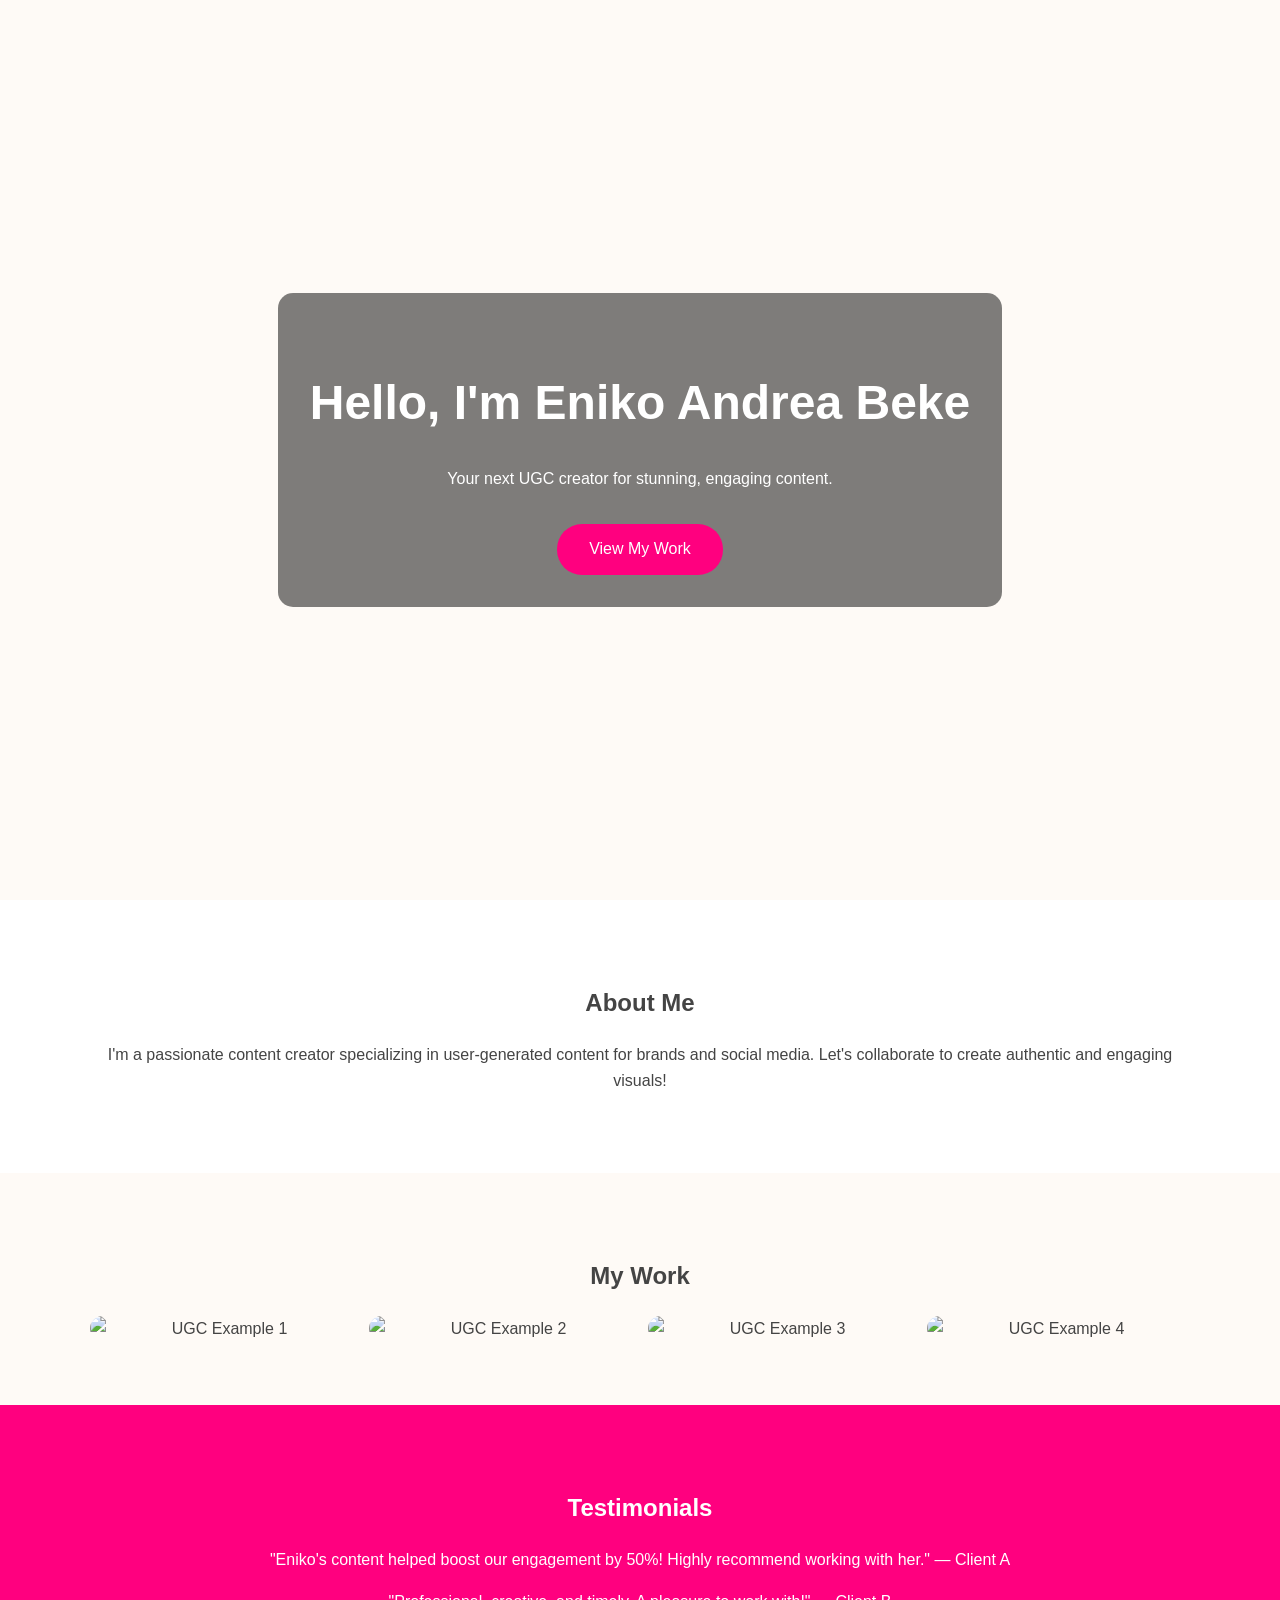
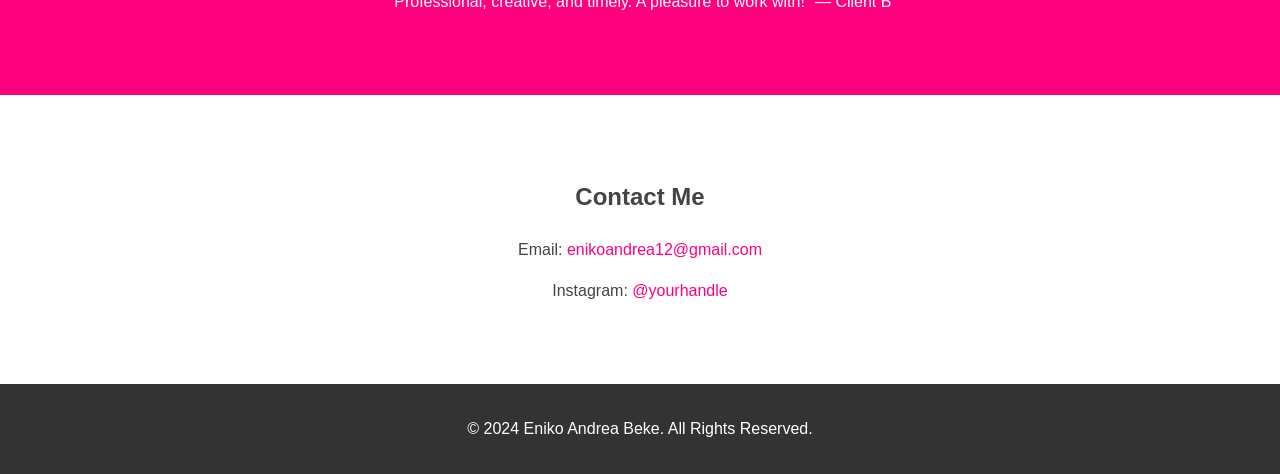
==== index.html @ dc944683 "folder change" ====
<!DOCTYPE html>
<html lang="en">
<head>
    <meta charset="UTF-8">
    <meta name="viewport" content="width=device-width, initial-scale=1.0">
    <title>Eniko Andrea Beke - UGC Portfolio</title>
    <link rel="stylesheet" href="styles.css">
    <link rel="stylesheet" href="https://cdnjs.cloudflare.com/ajax/libs/font-awesome/6.4.2/css/all.min.css">
</head>
<body>
<!-- Hero Section -->
<section class="hero">
    <div class="hero-content">
        <h1>Hello, I'm Eniko Andrea Beke</h1>
        <p>Your next UGC creator for stunning, engaging content.</p>
        <a href="#portfolio" class="btn">View My Work</a>
    </div>
</section>

<!-- About Me Section -->
<section id="about" class="about">
    <div class="container">
        <h2>About Me</h2>
        <p>
            I'm a passionate content creator specializing in user-generated content for brands and social media. Let's collaborate to create authentic and engaging visuals!
        </p>
    </div>
</section>

<!-- Portfolio Section -->
<section id="portfolio" class="portfolio">
    <div class="container">
        <h2>My Work</h2>
        <div class="gallery">
            <img src="work1.jpg" alt="UGC Example 1">
            <img src="work2.jpg" alt="UGC Example 2">
            <img src="work3.jpg" alt="UGC Example 3">
            <img src="work4.jpg" alt="UGC Example 4">
        </div>
    </div>
</section>

<!-- Testimonials Section -->
<section id="testimonials" class="testimonials">
    <div class="container">
        <h2>Testimonials</h2>
        <p>"Eniko's content helped boost our engagement by 50%! Highly recommend working with her." — Client A</p>
        <p>"Professional, creative, and timely. A pleasure to work with!" — Client B</p>
    </div>
</section>

<!-- Contact Section -->
<section id="contact" class="contact">
    <div class="container">
        <h2>Contact Me</h2>
        <p>Email: <a href="mailto:enikoandrea12@gmail.com">enikoandrea12@gmail.com</a></p>
        <p>Instagram: <a href="https://www.instagram.com/yourhandle" target="_blank">@yourhandle</a></p>
    </div>
</section>

<!-- Footer -->
<footer>
    <p>&copy; 2024 Eniko Andrea Beke. All Rights Reserved.</p>
</footer>

<script src="script.js"></script>
</body>
</html>
---- styles.css ----
/* General Styles */
body {
    margin: 0;
    font-family: 'Poppins', sans-serif;
    color: #444;
    background-color: #fefaf6;
    line-height: 1.6;
    scroll-behavior: smooth;
}

.container {
    width: 90%;
    max-width: 1100px;
    margin: 0 auto;
    text-align: center;
}

/* Hero Section */
.hero {
    background: url('hero-bg.jpg') no-repeat center center/cover;
    height: 100vh;
    display: flex;
    align-items: center;
    justify-content: center;
    color: #fff;
    text-align: center;
    position: relative;
}

.hero-content {
    background: rgba(0, 0, 0, 0.5);
    padding: 2em;
    border-radius: 15px;
}

.hero h1 {
    font-size: 3em;
    margin-bottom: 0.5em;
}

.hero .btn {
    display: inline-block;
    padding: 0.8em 2em;
    background: #ff007f;
    color: #fff;
    text-decoration: none;
    border-radius: 25px;
    margin-top: 1em;
    transition: background 0.3s;
}

.hero .btn:hover {
    background: #d4006e;
}

/* About Section */
.about {
    padding: 4em 0;
    background: #fff;
}

/* Portfolio Section */
.portfolio {
    padding: 4em 0;
}

.gallery {
    display: grid;
    grid-template-columns: repeat(auto-fit, minmax(200px, 1fr));
    gap: 1em;
}

.gallery img {
    width: 100%;
    border-radius: 15px;
    transition: transform 0.3s, box-shadow 0.3s;
}

.gallery img:hover {
    transform: scale(1.05);
    box-shadow: 0 10px 20px rgba(0, 0, 0, 0.2);
}

/* Testimonials */
.testimonials {
    padding: 4em 0;
    background: #ff007f;
    color: #fff;
}

/* Contact Section */
.contact {
    padding: 4em 0;
    background: #fff;
}

.contact a {
    color: #ff007f;
    text-decoration: none;
}

footer {
    background: #333;
    color: #fff;
    text-align: center;
    padding: 1em;
}
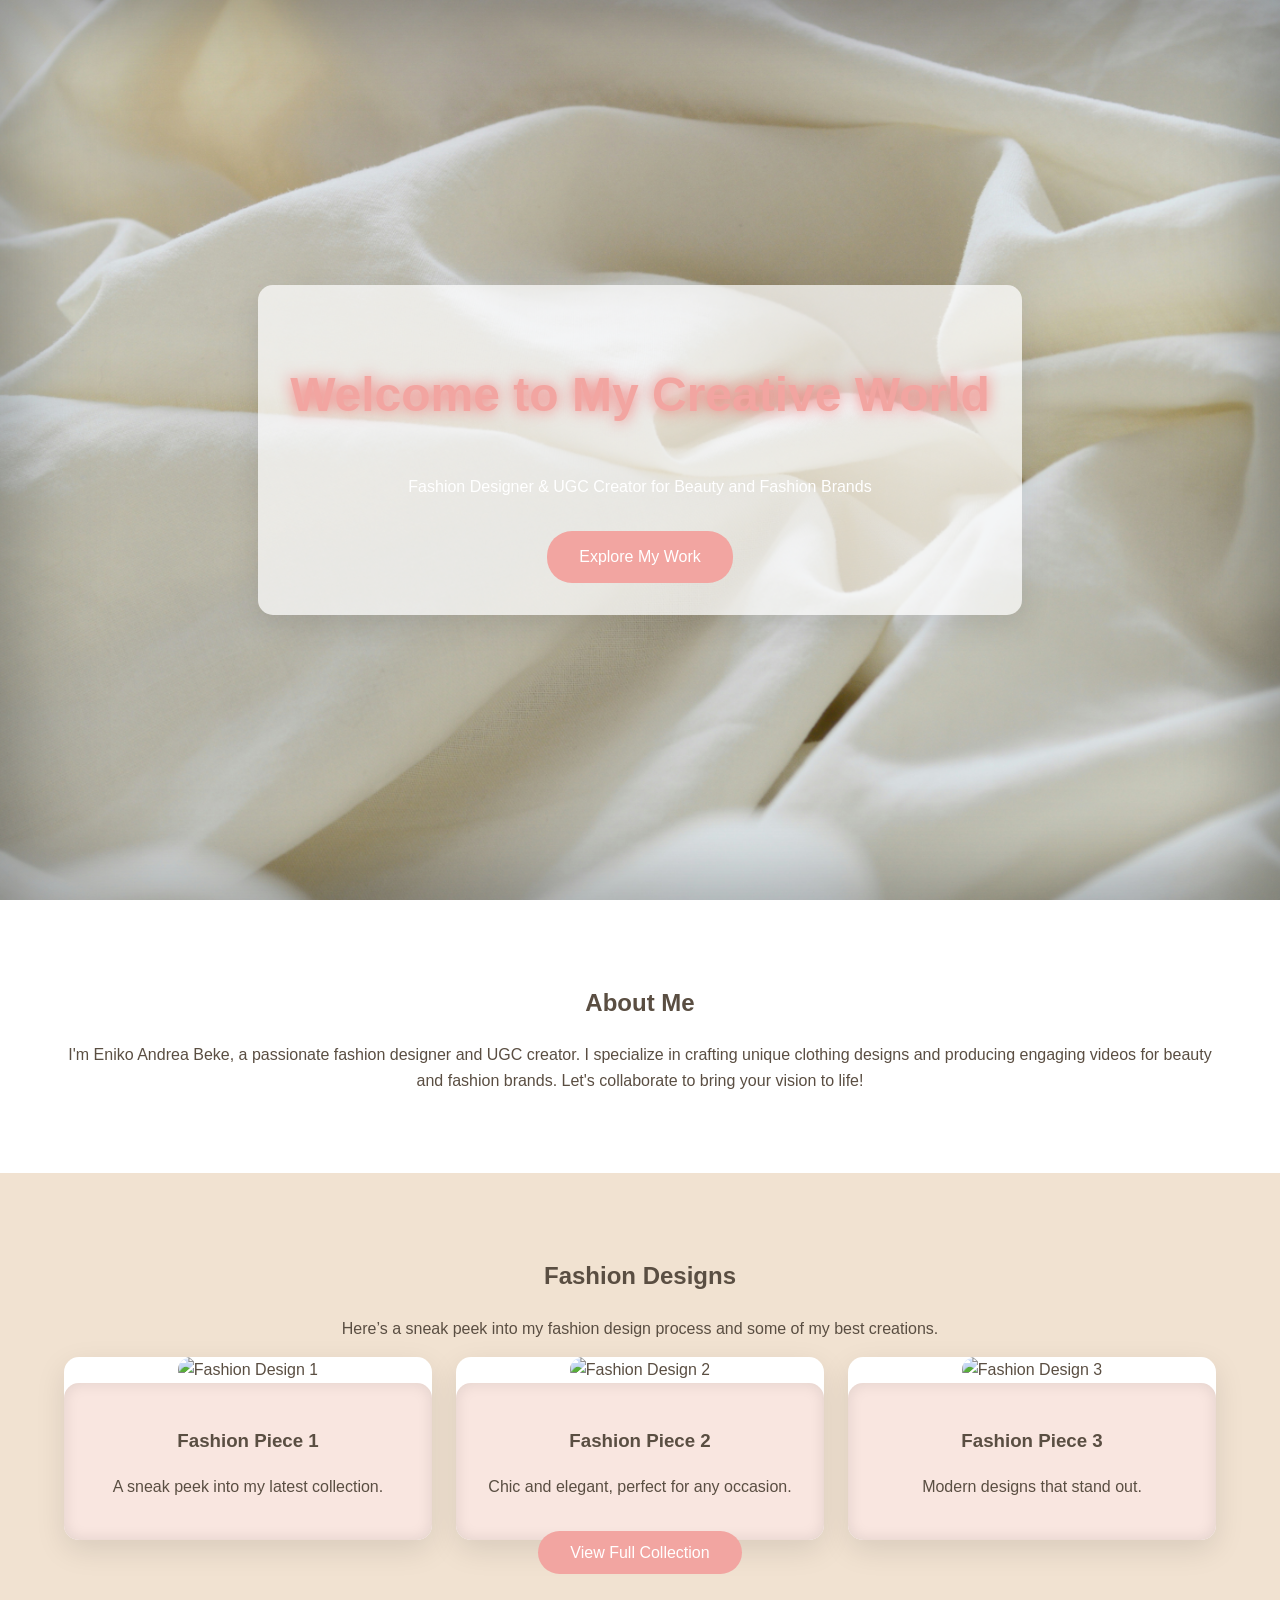
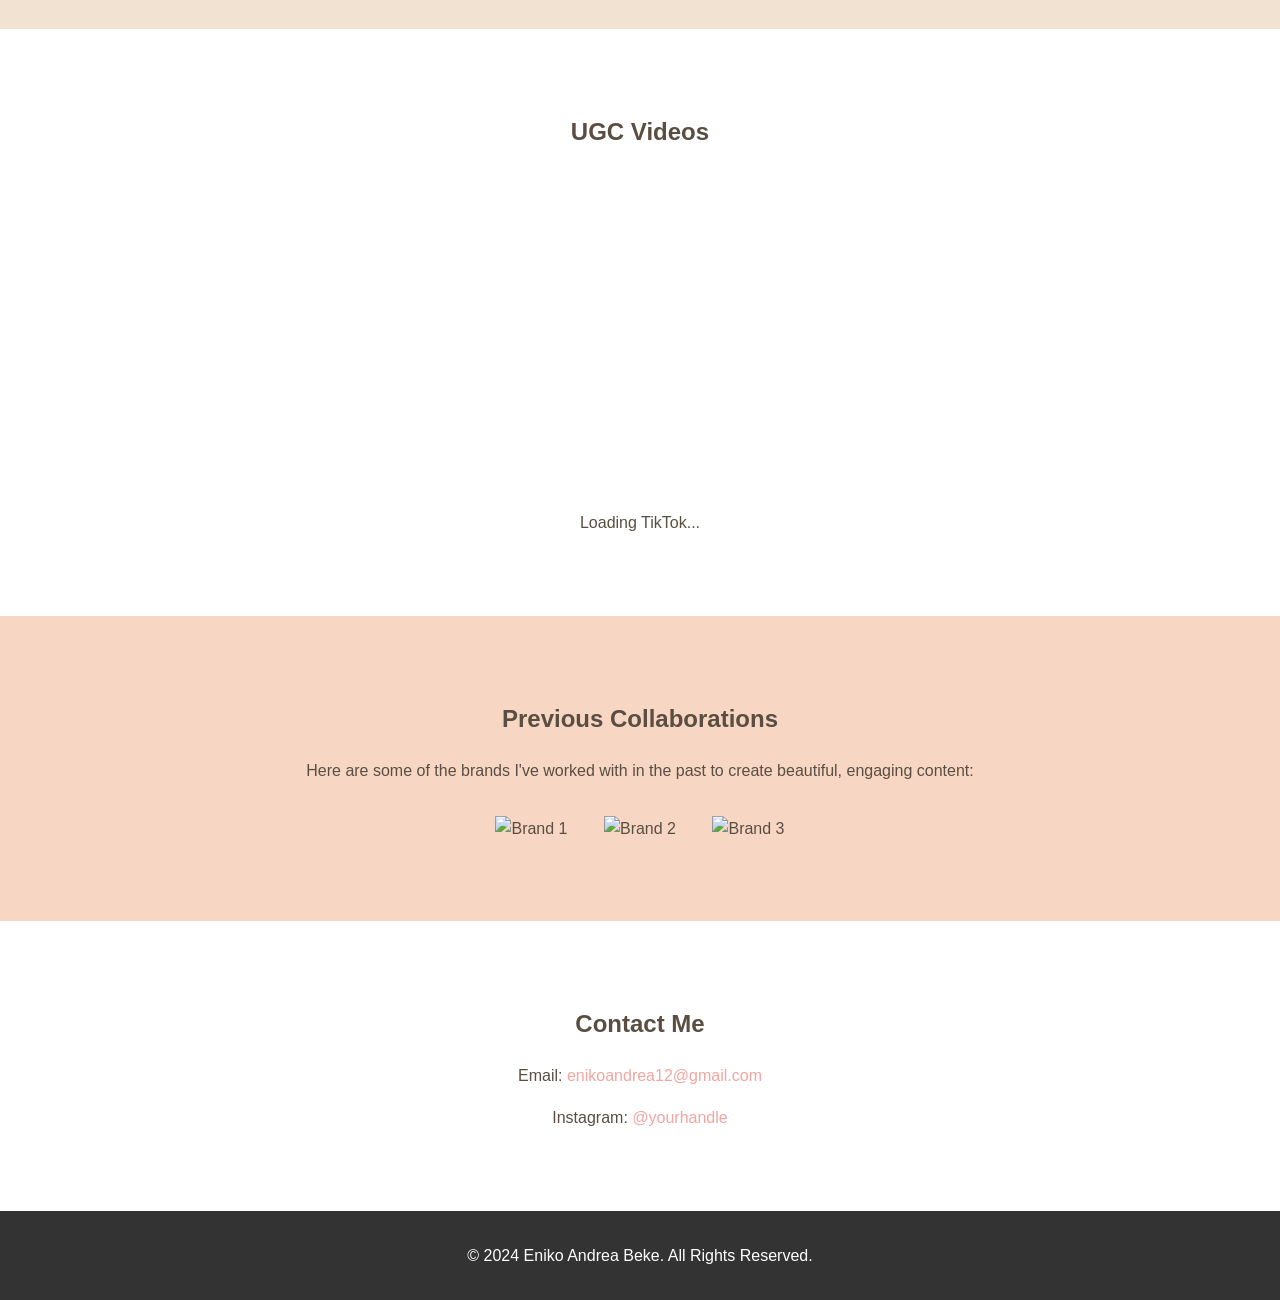
==== commit 0452ea6b: "changes" ====
--- a/index.html
+++ b/index.html
@@ -3,17 +3,17 @@
 <head>
     <meta charset="UTF-8">
     <meta name="viewport" content="width=device-width, initial-scale=1.0">
-    <title>Eniko Andrea Beke - UGC Portfolio</title>
+    <title>Eniko Andrea Beke - Fashion & UGC Portfolio</title>
     <link rel="stylesheet" href="styles.css">
     <link rel="stylesheet" href="https://cdnjs.cloudflare.com/ajax/libs/font-awesome/6.4.2/css/all.min.css">
 </head>
 <body>
-<!-- Hero Section -->
+<!-- Hero Section with Draped Satin Fabric Background -->
 <section class="hero">
     <div class="hero-content">
-        <h1>Hello, I'm Eniko Andrea Beke</h1>
-        <p>Your next UGC creator for stunning, engaging content.</p>
-        <a href="#portfolio" class="btn">View My Work</a>
+        <h1>Welcome to My Creative World</h1>
+        <p>Fashion Designer & UGC Creator for Beauty and Fashion Brands</p>
+        <a href="#about" class="btn">Explore My Work</a>
     </div>
 </section>
 
@@ -22,30 +22,74 @@
     <div class="container">
         <h2>About Me</h2>
         <p>
-            I'm a passionate content creator specializing in user-generated content for brands and social media. Let's collaborate to create authentic and engaging visuals!
+            I'm Eniko Andrea Beke, a passionate fashion designer and UGC creator. I specialize in crafting unique clothing designs and producing engaging videos for beauty and fashion brands. Let's collaborate to bring your vision to life!
         </p>
     </div>
 </section>
 
-<!-- Portfolio Section -->
-<section id="portfolio" class="portfolio">
+<!-- Fashion Design Sneak Peek Section -->
+<section id="fashion" class="fashion">
     <div class="container">
-        <h2>My Work</h2>
+        <h2>Fashion Designs</h2>
+        <p>Here’s a sneak peek into my fashion design process and some of my best creations.</p>
         <div class="gallery">
-            <img src="work1.jpg" alt="UGC Example 1">
-            <img src="work2.jpg" alt="UGC Example 2">
-            <img src="work3.jpg" alt="UGC Example 3">
-            <img src="work4.jpg" alt="UGC Example 4">
+            <div class="card">
+                <img src="fashion1.jpg" alt="Fashion Design 1">
+                <div class="card-content">
+                    <h3>Fashion Piece 1</h3>
+                    <p>A sneak peek into my latest collection.</p>
+                </div>
+            </div>
+            <div class="card">
+                <img src="fashion2.jpg" alt="Fashion Design 2">
+                <div class="card-content">
+                    <h3>Fashion Piece 2</h3>
+                    <p>Chic and elegant, perfect for any occasion.</p>
+                </div>
+            </div>
+            <div class="card">
+                <img src="fashion3.jpg" alt="Fashion Design 3">
+                <div class="card-content">
+                    <h3>Fashion Piece 3</h3>
+                    <p>Modern designs that stand out.</p>
+                </div>
+            </div>
+        </div>
+        <a href="fashion_page.html" class="btn">View Full Collection</a>
+    </div>
+</section>
+
+<!-- TikTok & YouTube Section -->
+<section id="videos" class="videos">
+    <div class="container">
+        <h2>UGC Videos</h2>
+        <div class="video-embeds">
+            <div class="video">
+                <!-- YouTube Video Embed -->
+                <iframe width="560" height="315" src="https://www.youtube.com/embed/VIDEO_ID" frameborder="0" allowfullscreen></iframe>
+            </div>
+
+            <div class="tiktok-video">
+                <!-- TikTok Embed -->
+                <blockquote class="tiktok-embed" cite="https://www.tiktok.com/@yourusername/video/VIDEO_ID" data-video-id="VIDEO_ID">
+                    <section>Loading TikTok...</section>
+                </blockquote>
+                <script async src="https://www.tiktok.com/embed.js"></script>
+            </div>
         </div>
     </div>
 </section>
 
-<!-- Testimonials Section -->
-<section id="testimonials" class="testimonials">
+<!-- Previous Collaborations Section -->
+<section id="collaborations" class="collaborations">
     <div class="container">
-        <h2>Testimonials</h2>
-        <p>"Eniko's content helped boost our engagement by 50%! Highly recommend working with her." — Client A</p>
-        <p>"Professional, creative, and timely. A pleasure to work with!" — Client B</p>
+        <h2>Previous Collaborations</h2>
+        <p>Here are some of the brands I've worked with in the past to create beautiful, engaging content:</p>
+        <div class="collab-logos">
+            <img src="brand1-logo.png" alt="Brand 1">
+            <img src="brand2-logo.png" alt="Brand 2">
+            <img src="brand3-logo.png" alt="Brand 3">
+        </div>
     </div>
 </section>
 
--- a/styles.css
+++ b/styles.css
@@ -2,22 +2,22 @@
 body {
     margin: 0;
     font-family: 'Poppins', sans-serif;
-    color: #444;
-    background-color: #fefaf6;
+    background-color: #fdf9f5; /* Soft creamy light brown */
+    color: #5a4e42; /* Muted brown for text */
     line-height: 1.6;
     scroll-behavior: smooth;
 }
 
 .container {
     width: 90%;
-    max-width: 1100px;
+    max-width: 1200px;
     margin: 0 auto;
     text-align: center;
 }
 
-/* Hero Section */
+/* Hero Section with Draped Satin Fabric Background */
 .hero {
-    background: url('hero-bg.jpg') no-repeat center center/cover;
+    background: url('background.jpg') no-repeat center center/cover;
     height: 100vh;
     display: flex;
     align-items: center;
@@ -25,32 +25,36 @@
     color: #fff;
     text-align: center;
     position: relative;
+    box-shadow: inset 0 0 100px rgba(0, 0, 0, 0.4);
 }
 
 .hero-content {
-    background: rgba(0, 0, 0, 0.5);
+    background: rgba(255, 255, 255, 0.7);
     padding: 2em;
     border-radius: 15px;
+    box-shadow: 0px 10px 30px rgba(0, 0, 0, 0.1);
 }
 
 .hero h1 {
     font-size: 3em;
-    margin-bottom: 0.5em;
+    color: #f2a5a1;
+    text-shadow: 0 0 15px rgba(255, 0, 0, 0.5);
 }
 
 .hero .btn {
     display: inline-block;
     padding: 0.8em 2em;
-    background: #ff007f;
+    background: #f2a5a1;
     color: #fff;
     text-decoration: none;
     border-radius: 25px;
     margin-top: 1em;
-    transition: background 0.3s;
+    transition: background 0.3s, transform 0.3s;
 }
 
 .hero .btn:hover {
-    background: #d4006e;
+    background: #d18580;
+    transform: translateY(-5px);
 }
 
 /* About Section */
@@ -59,33 +63,76 @@
     background: #fff;
 }
 
-/* Portfolio Section */
-.portfolio {
+/* Fashion Section */
+.fashion {
     padding: 4em 0;
+    background: #f1e2d1; /* Soft pastel beige */
 }
 
 .gallery {
     display: grid;
-    grid-template-columns: repeat(auto-fit, minmax(200px, 1fr));
-    gap: 1em;
+    grid-template-columns: repeat(auto-fit, minmax(250px, 1fr));
+    gap: 1.5em;
 }
 
-.gallery img {
-    width: 100%;
+.card {
+    background: #fff;
     border-radius: 15px;
+    box-shadow: 0px 10px 30px rgba(0, 0, 0, 0.1);
     transition: transform 0.3s, box-shadow 0.3s;
 }
 
-.gallery img:hover {
-    transform: scale(1.05);
-    box-shadow: 0 10px 20px rgba(0, 0, 0, 0.2);
+.card img {
+    width: 100%;
+    border-radius: 15px;
 }
 
-/* Testimonials */
-.testimonials {
+.card-content {
+    padding: 1.5em;
+    background: #f9e6e0;
+    border-radius: 15px;
+    box-shadow: inset 0 0 15px rgba(0, 0, 0, 0.1);
+}
+
+.card:hover {
+    transform: translateY(-10px);
+    box-shadow: 0px 10px 40px rgba(0, 0, 0, 0.2);
+}
+
+.fashion .btn {
+    background: #f2a5a1;
+    color: #fff;
+    text-decoration: none;
+    border-radius: 25px;
+    padding: 0.8em 2em;
+    transition: background 0.3s, transform 0.3s;
+}
+
+.fashion .btn:hover {
+    background: #d18580;
+    transform: translateY(-5px);
+}
+
+/* Videos Section */
+.videos {
     padding: 4em 0;
-    background: #ff007f;
-    color: #fff;
+    background: #fff;
+}
+
+/* Collaborations Section */
+.collaborations {
+    padding: 4em 0;
+    background: #f7d7c4; /* Soft light beige */
+}
+
+.collab-logos img {
+    margin: 1em;
+    max-width: 150px;
+    transition: transform 0.3s;
+}
+
+.collab-logos img:hover {
+    transform: scale(1.1);
 }
 
 /* Contact Section */
@@ -95,8 +142,13 @@
 }
 
 .contact a {
-    color: #ff007f;
+    color: #f2a5a1;
     text-decoration: none;
+    transition: color 0.3s;
+}
+
+.contact a:hover {
+    color: #d18580;
 }
 
 footer {
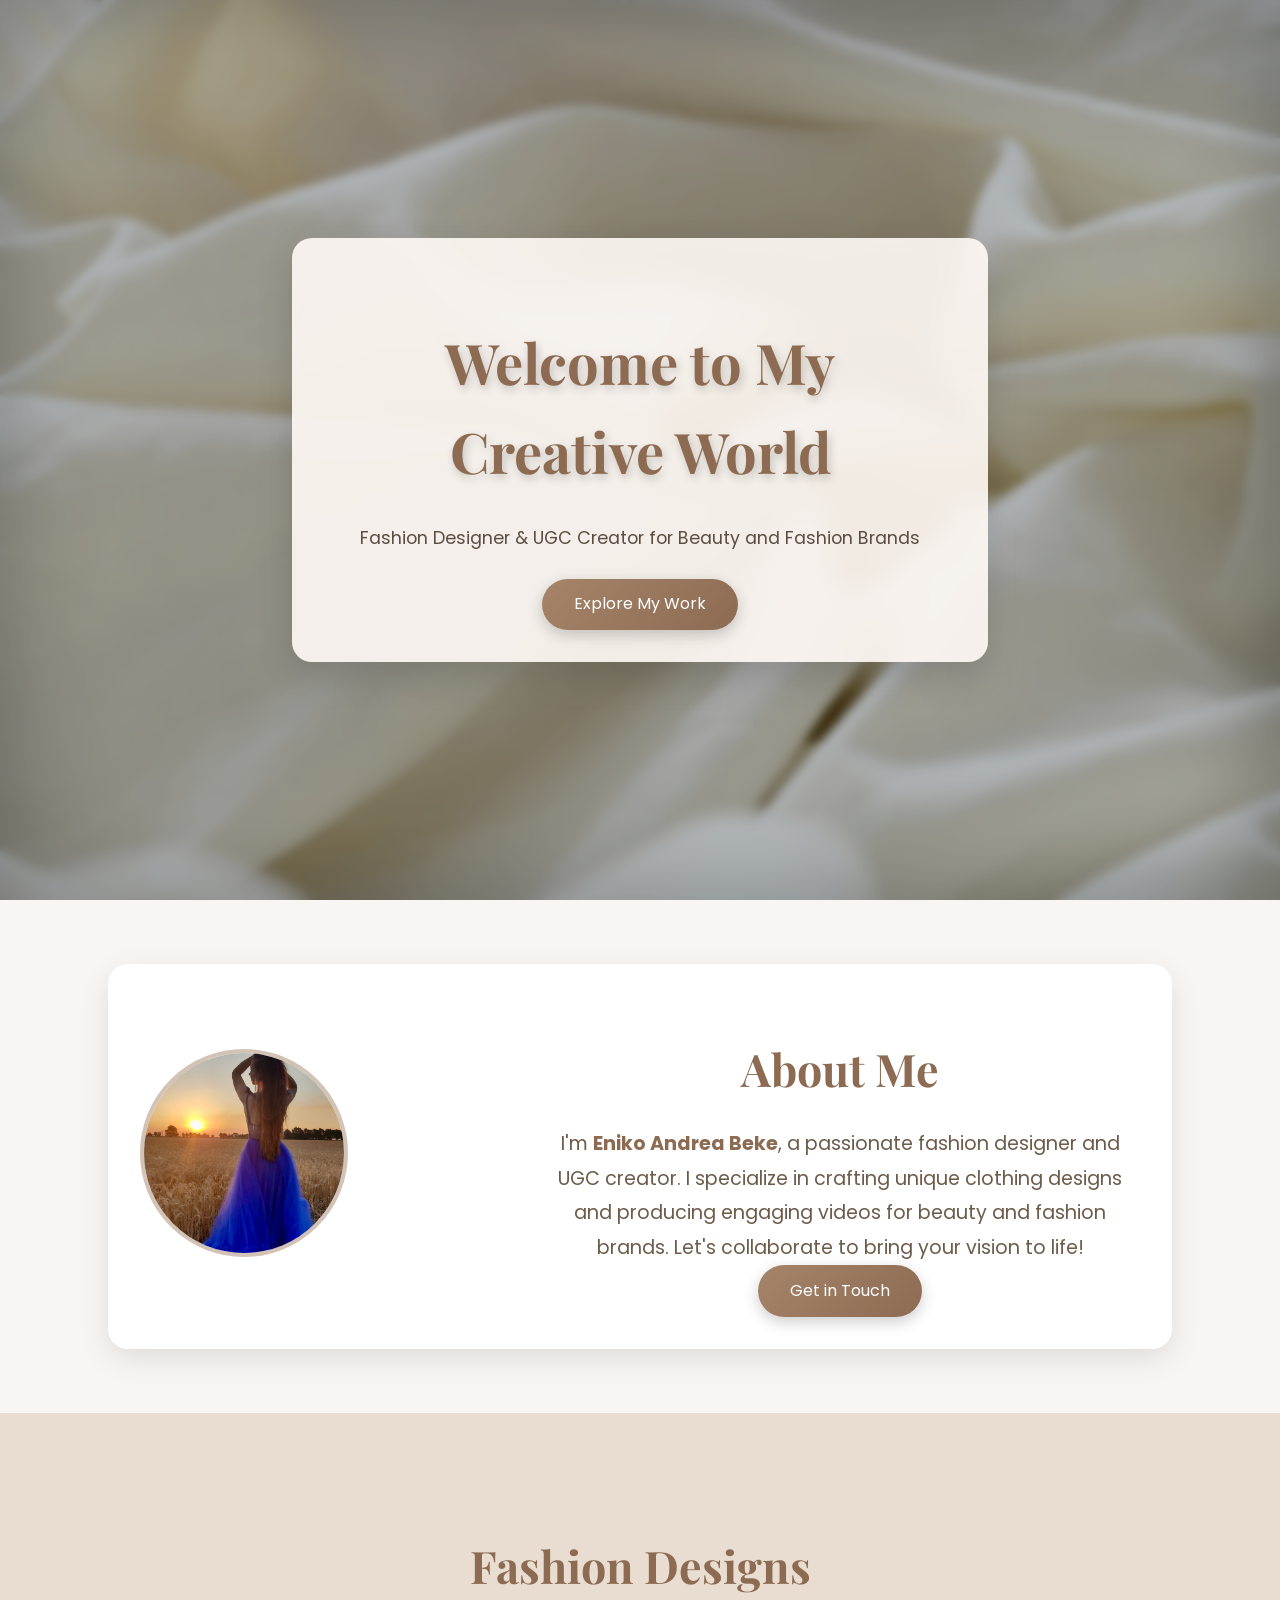
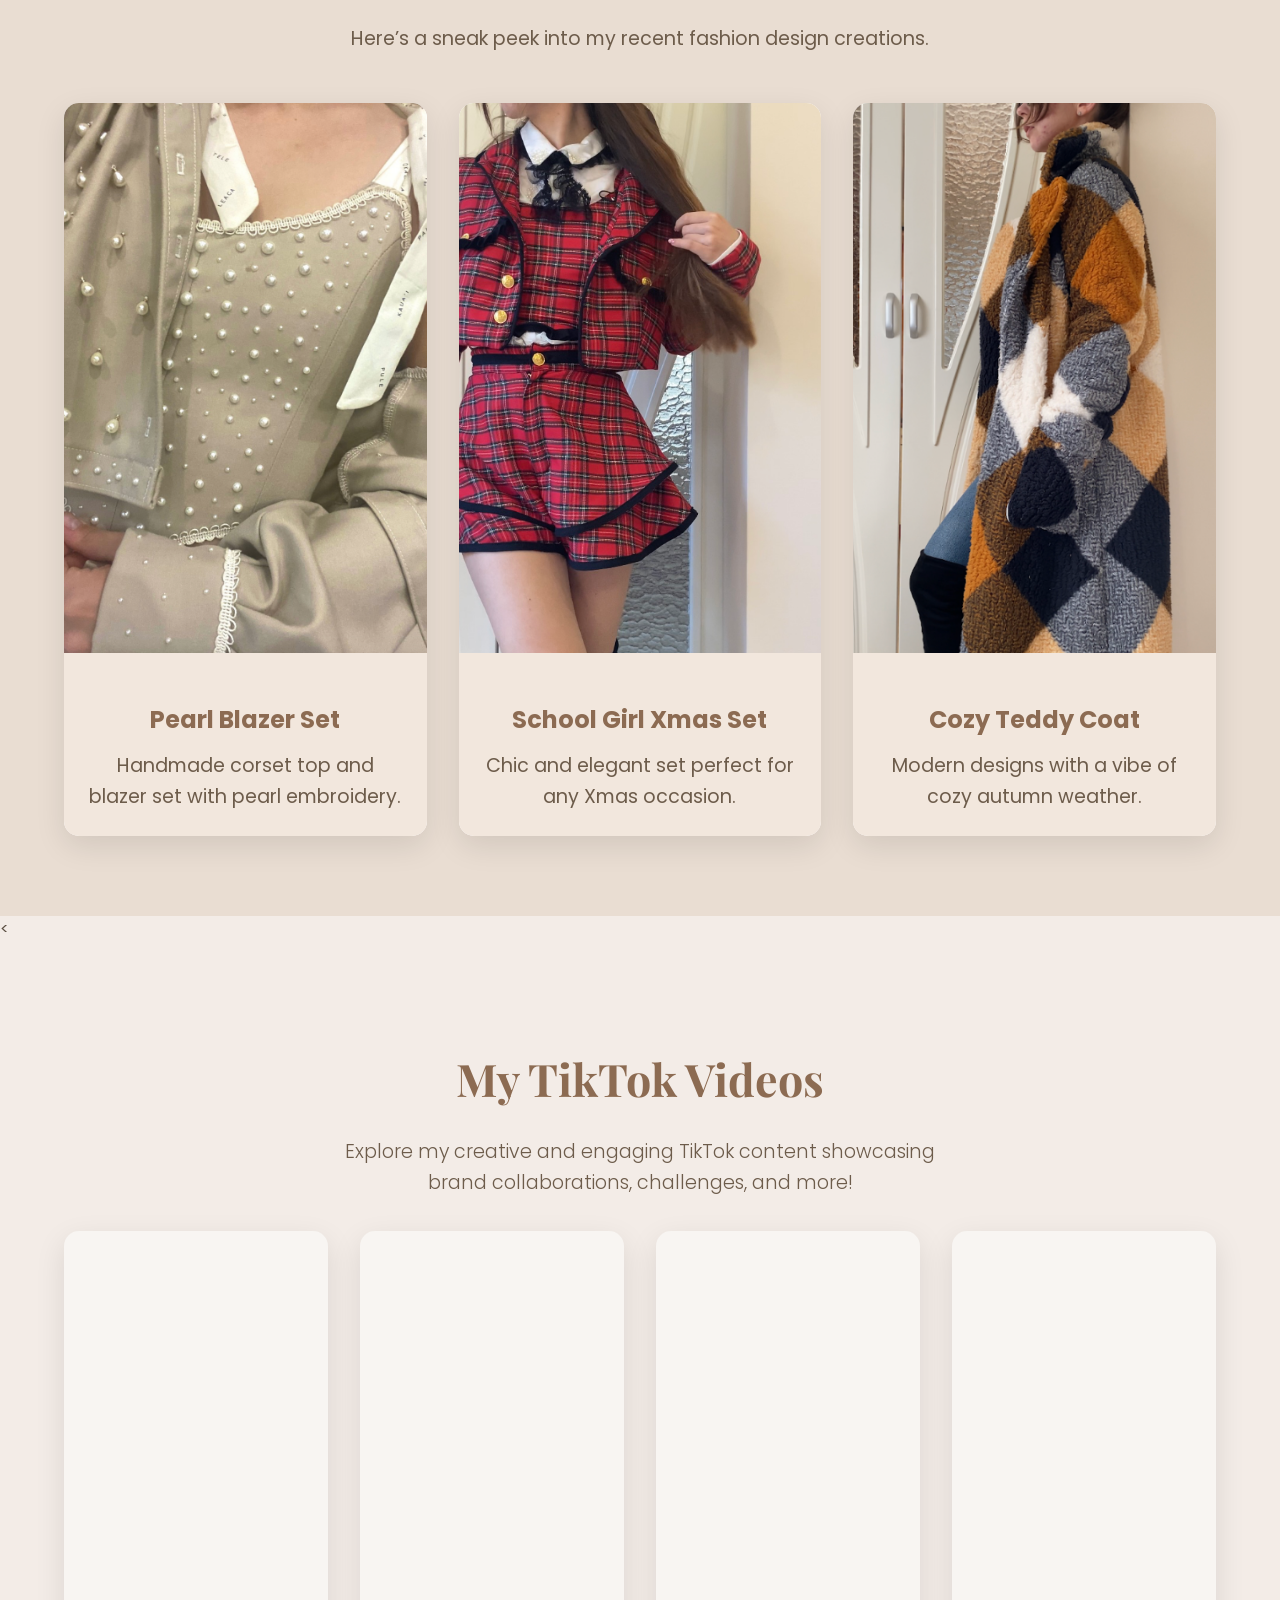
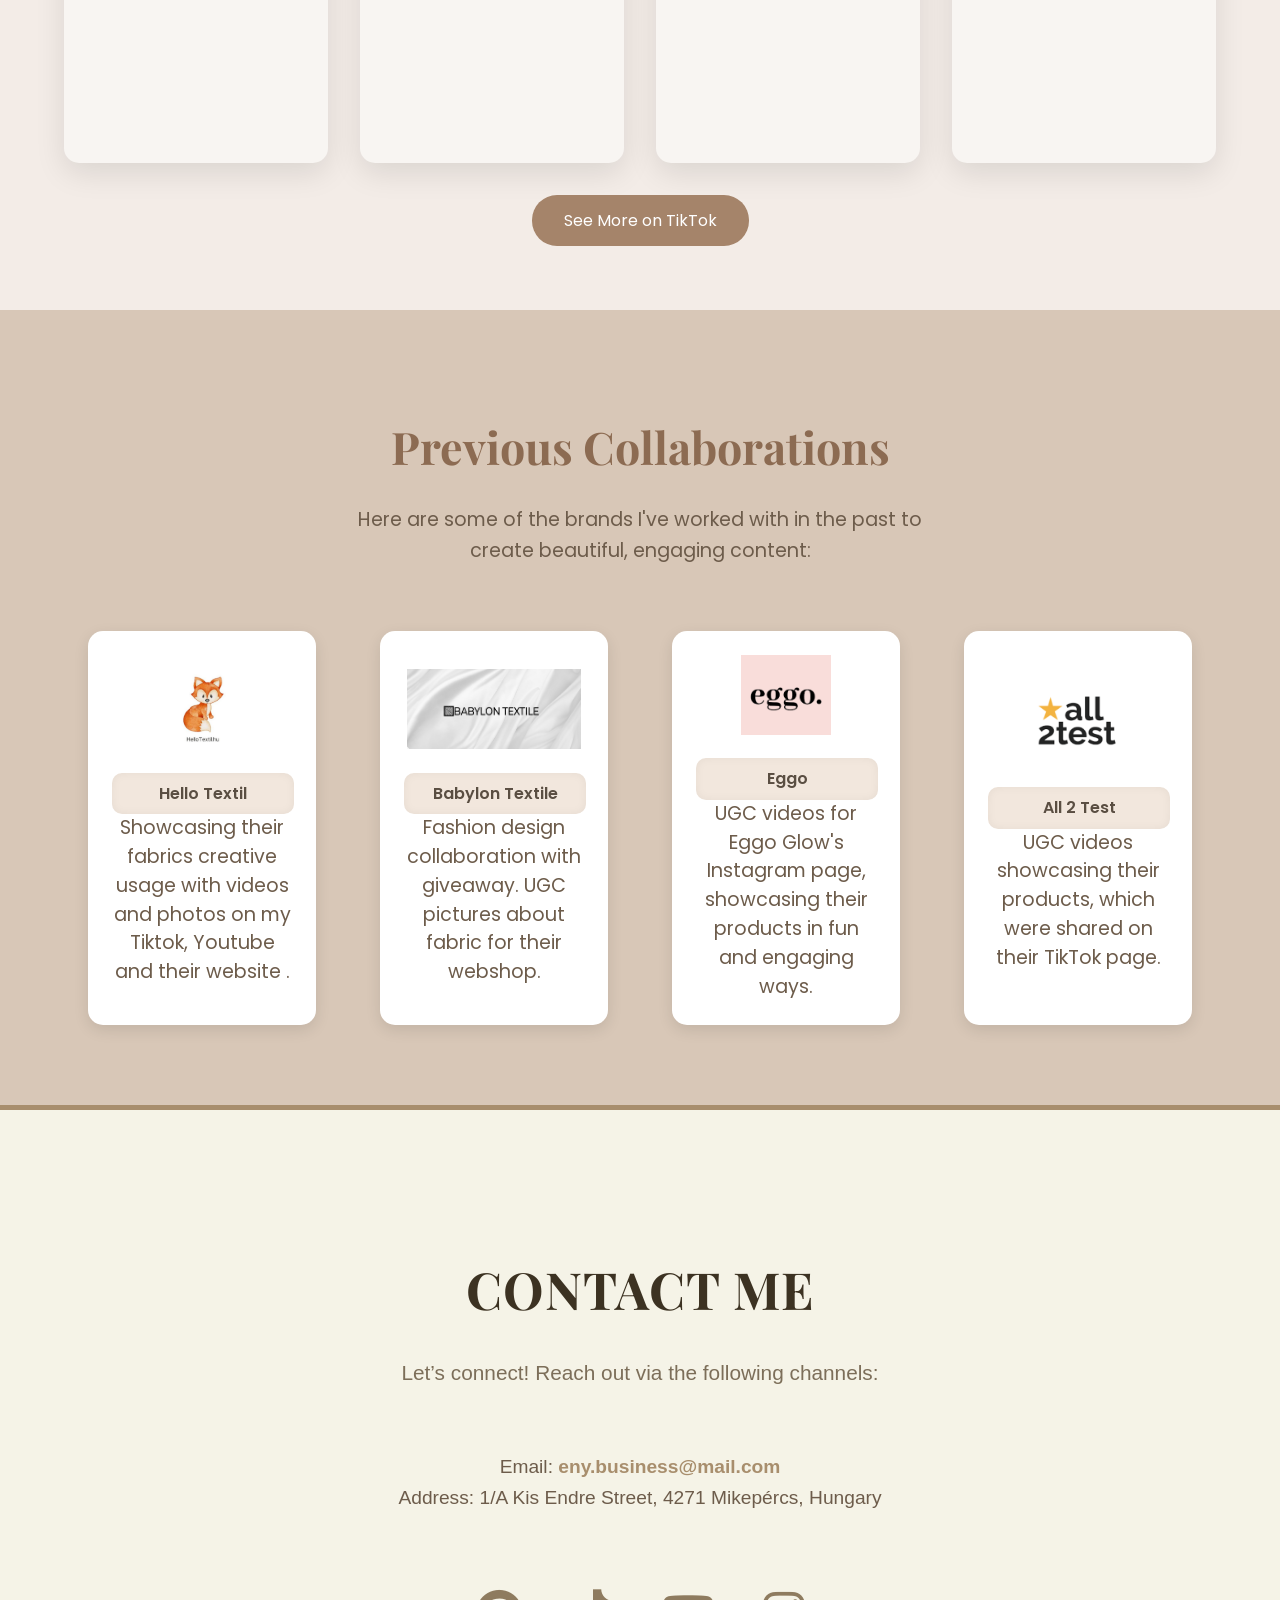
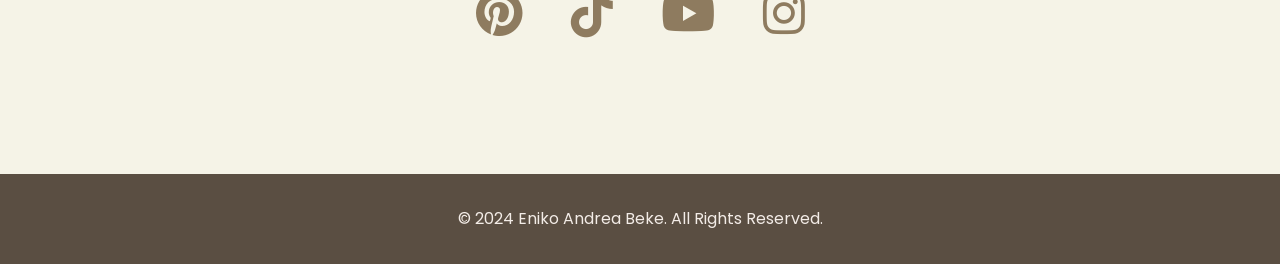
==== commit ef97ebb9: "changes 1.0" ====
--- a/index.html
+++ b/index.html
@@ -6,9 +6,10 @@
     <title>Eniko Andrea Beke - Fashion & UGC Portfolio</title>
     <link rel="stylesheet" href="styles.css">
     <link rel="stylesheet" href="https://cdnjs.cloudflare.com/ajax/libs/font-awesome/6.4.2/css/all.min.css">
+    <link href="https://fonts.googleapis.com/css2?family=Playfair+Display:wght@600&family=Poppins:wght@300;400;500&display=swap" rel="stylesheet">
 </head>
 <body>
-<!-- Hero Section with Draped Satin Fabric Background -->
+<!-- Hero Section -->
 <section class="hero">
     <div class="hero-content">
         <h1>Welcome to My Creative World</h1>
@@ -19,76 +20,146 @@
 
 <!-- About Me Section -->
 <section id="about" class="about">
-    <div class="container">
-        <h2>About Me</h2>
-        <p>
-            I'm Eniko Andrea Beke, a passionate fashion designer and UGC creator. I specialize in crafting unique clothing designs and producing engaging videos for beauty and fashion brands. Let's collaborate to bring your vision to life!
-        </p>
-    </div>
-</section>
-
-<!-- Fashion Design Sneak Peek Section -->
+    <div class="container about-content">
+        <div class="about-image">
+            <img src="profile.jpg" alt="Eniko Andrea Beke">
+        </div>
+        <div class="about-text">
+            <h2>About Me</h2>
+            <p>
+                I'm <strong>Eniko Andrea Beke</strong>, a passionate fashion designer and UGC creator. I specialize in crafting unique clothing designs and producing engaging videos for beauty and fashion brands. Let's collaborate to bring your vision to life!
+            </p>
+            <a href="#contact" class="btn">Get in Touch</a>
+        </div>
+    </div>
+</section>
+
+<!-- Fashion Designs Section -->
 <section id="fashion" class="fashion">
     <div class="container">
-        <h2>Fashion Designs</h2>
-        <p>Here’s a sneak peek into my fashion design process and some of my best creations.</p>
+        <div class="section-header">
+            <h2>Fashion Designs</h2>
+            <p>Here’s a sneak peek into my recent fashion design creations.</p>
+        </div>
+
         <div class="gallery">
             <div class="card">
-                <img src="fashion1.jpg" alt="Fashion Design 1">
+                <div class="card-image">
+                    <img src="fashion1.png" alt="Fashion Design 1">
+                </div>
                 <div class="card-content">
-                    <h3>Fashion Piece 1</h3>
-                    <p>A sneak peek into my latest collection.</p>
-                </div>
-            </div>
+                    <h3>Pearl Blazer Set</h3>
+                    <p>Handmade corset top and blazer set with pearl embroidery.</p>
+                </div>
+            </div>
+
             <div class="card">
-                <img src="fashion2.jpg" alt="Fashion Design 2">
+                <div class="card-image">
+                    <img src="fashion2.png" alt="Fashion Design 2">
+                </div>
                 <div class="card-content">
-                    <h3>Fashion Piece 2</h3>
-                    <p>Chic and elegant, perfect for any occasion.</p>
-                </div>
-            </div>
+                    <h3>School Girl Xmas Set</h3>
+                    <p>Chic and elegant set perfect for any Xmas occasion.</p>
+                </div>
+            </div>
+
             <div class="card">
-                <img src="fashion3.jpg" alt="Fashion Design 3">
+                <div class="card-image">
+                    <img src="fashion3.png" alt="Fashion Design 3">
+                </div>
                 <div class="card-content">
-                    <h3>Fashion Piece 3</h3>
-                    <p>Modern designs that stand out.</p>
-                </div>
-            </div>
-        </div>
-        <a href="fashion_page.html" class="btn">View Full Collection</a>
-    </div>
-</section>
-
-<!-- TikTok & YouTube Section -->
-<section id="videos" class="videos">
-    <div class="container">
-        <h2>UGC Videos</h2>
+                    <h3>Cozy Teddy Coat</h3>
+                    <p>Modern designs with a vibe of cozy autumn weather.</p>
+                </div>
+            </div>
+        </div>
+
+     <!---   <div class="btn-container">
+            <a href="fashion_page.html" class="btn">View Full Collection</a>
+        </div> -->
+    </div>
+</section>
+
+<!-- UGC Videos Section -->
+<<section id="videos" class="videos">
+    <div class="container">
+        <h2>My TikTok Videos</h2>
+        <p class="videos-description">Explore my creative and engaging TikTok content showcasing brand collaborations, challenges, and more!</p>
         <div class="video-embeds">
-            <div class="video">
-                <!-- YouTube Video Embed -->
-                <iframe width="560" height="315" src="https://www.youtube.com/embed/VIDEO_ID" frameborder="0" allowfullscreen></iframe>
-            </div>
-
-            <div class="tiktok-video">
-                <!-- TikTok Embed -->
-                <blockquote class="tiktok-embed" cite="https://www.tiktok.com/@yourusername/video/VIDEO_ID" data-video-id="VIDEO_ID">
-                    <section>Loading TikTok...</section>
-                </blockquote>
-                <script async src="https://www.tiktok.com/embed.js"></script>
-            </div>
-        </div>
-    </div>
-</section>
-
-<!-- Previous Collaborations Section -->
+            <div class="tiktok-video" data-video-id="7449005623242427670">
+                <section>Loading TikTok...</section>
+                <p class="video-description">Check out the latest fashion tips!</p>
+            </div>
+            <div class="tiktok-video" data-video-id="7323162608138210592">
+                <section>Loading TikTok...</section>
+                <p class="video-description">Unboxing new products from my favorite brands!</p>
+            </div>
+            <div class="tiktok-video" data-video-id="7358049642254322976">
+                <section>Loading TikTok...</section>
+                <p class="video-description">A fun behind-the-scenes look at my creative process.</p>
+            </div>
+            <div class="tiktok-video" data-video-id="7434129613506284822">
+                <section>Loading TikTok...</section>
+                <p class="video-description">Engaging with followers through exciting challenges!</p>
+            </div>
+        </div>
+        <a href="https://www.tiktok.com/@eny13._" target="_blank" class="btn-more">See More on TikTok</a>
+    </div>
+</section>
+
+<!-- Collaborations Section -->
 <section id="collaborations" class="collaborations">
     <div class="container">
-        <h2>Previous Collaborations</h2>
-        <p>Here are some of the brands I've worked with in the past to create beautiful, engaging content:</p>
+        <div class="section-header">
+            <h2>Previous Collaborations</h2>
+            <p>Here are some of the brands I've worked with in the past to create beautiful, engaging content:</p>
+        </div>
+
         <div class="collab-logos">
-            <img src="brand1-logo.png" alt="Brand 1">
-            <img src="brand2-logo.png" alt="Brand 2">
-            <img src="brand3-logo.png" alt="Brand 3">
+            <div class="logo-card">
+                <a href="https://www.hellotextil.hu" target="_blank" class="logo-link">
+                    <div class="logo-image">
+                        <img src="brand1.png" alt="Brand 1">
+                    </div>
+                    <div class="logo-title">
+                        <h3>Hello Textil</h3>
+                    </div>
+                    <p class="brand-description">Showcasing their fabrics creative usage with videos and photos on my Tiktok, Youtube and their website . </p>
+                </a>
+            </div>
+            <div class="logo-card">
+                <a href="https://www.babylontextile.hu" target="_blank" class="logo-link">
+                    <div class="logo-image">
+                        <img src="brand2.png" alt="Brand 2">
+                    </div>
+                    <div class="logo-title">
+                        <h3>Babylon Textile</h3>
+                    </div>
+                    <p class="brand-description">Fashion design collaboration with giveaway. UGC pictures about fabric for their webshop.</p>
+                </a>
+            </div>
+            <div class="logo-card">
+                <a href="https://www.eggoglow.hu" target="_blank" class="logo-link">
+                    <div class="logo-image">
+                        <img src="brand3.png" alt="Brand 3">
+                    </div>
+                    <div class="logo-title">
+                        <h3>Eggo</h3>
+                    </div>
+                    <p class="brand-description">UGC videos for Eggo Glow's Instagram page, showcasing their products in fun and engaging ways.</p>
+                </a>
+            </div>
+            <div class="logo-card">
+                <a href="https://www.all2test.hu" target="_blank" class="logo-link">
+                    <div class="logo-image">
+                        <img src="brand4.png" alt="Brand 3">
+                    </div>
+                    <div class="logo-title">
+                        <h3>All 2 Test</h3>
+                    </div>
+                    <p class="brand-description"> UGC videos showcasing their products, which were shared on their TikTok page.</p>
+                </a>
+            </div>
         </div>
     </div>
 </section>
@@ -96,9 +167,32 @@
 <!-- Contact Section -->
 <section id="contact" class="contact">
     <div class="container">
-        <h2>Contact Me</h2>
-        <p>Email: <a href="mailto:enikoandrea12@gmail.com">enikoandrea12@gmail.com</a></p>
-        <p>Instagram: <a href="https://www.instagram.com/yourhandle" target="_blank">@yourhandle</a></p>
+        <div class="section-header">
+            <h2>Contact Me</h2>
+            <p>Let’s connect! Reach out via the following channels:</p>
+        </div>
+
+        <!-- Contact Information -->
+        <div class="contact-info">
+            <p>Email: <a href="mailto:eny.businessmail.com">eny.business@mail.com</a></p>
+            <p>Address: 1/A Kis Endre Street, 4271 Mikepércs, Hungary</p>
+        </div>
+
+        <!-- Social Media Icons Row -->
+        <div class="social-icons">
+            <a href="https://pin.it/1pWBuY8lE" target="_blank">
+                <i class="fab fa-pinterest"></i>
+            </a>
+            <a href="https://www.tiktok.com/@eny13._" target="_blank">
+                <i class="fab fa-tiktok"></i>
+            </a>
+            <a href="https://www.youtube.com/@eny9284" target="_blank">
+                <i class="fab fa-youtube"></i>
+            </a>
+            <a href="https://www.instagram.com/eny13._/" target="_blank">
+                <i class="fab fa-instagram"></i>
+            </a>
+        </div>
     </div>
 </section>
 
--- a/styles.css
+++ b/styles.css
@@ -2,8 +2,8 @@
 body {
     margin: 0;
     font-family: 'Poppins', sans-serif;
-    background-color: #fdf9f5; /* Soft creamy light brown */
-    color: #5a4e42; /* Muted brown for text */
+    background-color: #f3ece7; /* Soft neutral beige */
+    color: #5a4e42; /* Deep muted brown for text */
     line-height: 1.6;
     scroll-behavior: smooth;
 }
@@ -15,145 +15,571 @@
     text-align: center;
 }
 
-/* Hero Section with Draped Satin Fabric Background */
+/* Hero Section Enhancements */
 .hero {
     background: url('background.jpg') no-repeat center center/cover;
     height: 100vh;
     display: flex;
     align-items: center;
     justify-content: center;
+    position: relative;
     color: #fff;
     text-align: center;
+    box-shadow: inset 0 0 100px rgba(0, 0, 0, 0.3);
+    overflow: hidden;
+}
+
+.hero::before {
+    content: '';
+    position: absolute;
+    top: 0;
+    left: 0;
+    width: 100%;
+    height: 100%;
+    background: rgba(0, 0, 0, 0.2);
+    backdrop-filter: blur(5px);
+    z-index: 1;
+}
+
+.hero-content {
     position: relative;
-    box-shadow: inset 0 0 100px rgba(0, 0, 0, 0.4);
-}
-
-.hero-content {
-    background: rgba(255, 255, 255, 0.7);
-    padding: 2em;
-    border-radius: 15px;
-    box-shadow: 0px 10px 30px rgba(0, 0, 0, 0.1);
+    z-index: 2;
+    background: rgba(255, 250, 245, 0.9);
+    padding: 2em 3em;
+    border-radius: 20px;
+    box-shadow: 0px 15px 35px rgba(0, 0, 0, 0.15);
+    max-width: 600px;
+    backdrop-filter: blur(10px);
 }
 
 .hero h1 {
-    font-size: 3em;
-    color: #f2a5a1;
-    text-shadow: 0 0 15px rgba(255, 0, 0, 0.5);
+    font-size: 3.5em;
+    font-family: 'Playfair Display', serif;
+    color: #8c6b52;
+    text-shadow: 2px 4px 10px rgba(0, 0, 0, 0.2);
+    margin-bottom: 0.5em;
+}
+
+.hero p {
+    font-size: 1.1em;
+    font-family: 'Poppins', sans-serif;
+    color: #5a4e42;
+    margin-bottom: 1.5em;
 }
 
 .hero .btn {
     display: inline-block;
     padding: 0.8em 2em;
-    background: #f2a5a1;
+    background: linear-gradient(135deg, #a5846a, #8c6b52);
     color: #fff;
+    font-size: 1em;
     text-decoration: none;
-    border-radius: 25px;
-    margin-top: 1em;
-    transition: background 0.3s, transform 0.3s;
+    border-radius: 30px;
+    box-shadow: 0 5px 15px rgba(0, 0, 0, 0.2);
+    transition: all 0.3s ease;
 }
 
 .hero .btn:hover {
-    background: #d18580;
+    background: linear-gradient(135deg, #8c6b52, #704c3b);
     transform: translateY(-5px);
+    box-shadow: 0 10px 25px rgba(0, 0, 0, 0.3);
 }
 
 /* About Section */
 .about {
     padding: 4em 0;
-    background: #fff;
+    background: #f8f5f2; /* Light neutral background */
+    color: #6d5c4b; /* Rich brown text */
+    font-family: 'Poppins', sans-serif;
+}
+
+.about-content {
+    display: flex;
+    align-items: center;
+    justify-content: space-between;
+    max-width: 1000px;
+    margin: 0 auto;
+    gap: 2em;
+    background: #fff; /* White background for contrast */
+    padding: 2em;
+    border-radius: 20px;
+    box-shadow: 0 10px 30px rgba(0, 0, 0, 0.1);
+}
+
+.about-image img {
+    width: 200px;
+    height: 200px;
+    object-fit: cover;
+    border-radius: 50%; /* Circular profile image */
+    border: 4px solid #d3c2b6; /* Subtle border */
+}
+
+.about-text {
+    max-width: 600px;
+}
+
+.about-text h2 {
+    font-size: 2.5em;
+    font-family: 'Playfair Display', serif;
+    color: #8c6b52;
+    margin-bottom: 0.5em;
+}
+
+.about-text p {
+    font-size: 1.1em;
+    line-height: 1.8;
+    margin-bottom: 1.5em;
+    color: #5a4e42;
+}
+
+.about-text strong {
+    color: #8c6b52;
+}
+
+.about-text .btn {
+    display: inline-block;
+    padding: 0.8em 2em;
+    background: linear-gradient(135deg, #a5846a, #8c6b52);
+    color: #fff;
+    font-size: 1em;
+    text-decoration: none;
+    border-radius: 30px;
+    box-shadow: 0 5px 15px rgba(0, 0, 0, 0.2);
+    transition: all 0.3s ease;
+}
+
+.about-text .btn:hover {
+    background: linear-gradient(135deg, #8c6b52, #704c3b);
+    transform: translateY(-5px);
+    box-shadow: 0 10px 25px rgba(0, 0, 0, 0.3);
 }
 
 /* Fashion Section */
+/* Fashion Section Styling */
 .fashion {
-    padding: 4em 0;
-    background: #f1e2d1; /* Soft pastel beige */
-}
-
+    padding: 5em 0;
+    background: #e9ddd2; /* Soft pastel beige */
+    font-family: 'Poppins', sans-serif;
+    color: #5a4e42; /* Deep neutral brown */
+}
+
+/* Section Header Styling */
+.section-header {
+    text-align: center;
+    margin-bottom: 3em;
+}
+
+.section-header h2 {
+    font-family: 'Playfair Display', serif;
+    font-size: 2.8em;
+    color: #8c6b52; /* Rich brown */
+    margin-bottom: 0.5em;
+}
+
+.section-header p {
+    font-size: 1.2em;
+    max-width: 600px;
+    margin: 0 auto;
+    color: #6d5c4b;
+}
+
+/* Gallery Grid */
 .gallery {
     display: grid;
-    grid-template-columns: repeat(auto-fit, minmax(250px, 1fr));
-    gap: 1.5em;
-}
-
+    grid-template-columns: repeat(auto-fit, minmax(280px, 1fr));
+    gap: 2em;
+}
+
+/* Card Styling */
 .card {
     background: #fff;
     border-radius: 15px;
-    box-shadow: 0px 10px 30px rgba(0, 0, 0, 0.1);
+    overflow: hidden;
+    box-shadow: 0 10px 30px rgba(0, 0, 0, 0.1);
     transition: transform 0.3s, box-shadow 0.3s;
-}
-
-.card img {
+    display: flex;
+    flex-direction: column;
+}
+
+.card:hover {
+    transform: translateY(-10px);
+    box-shadow: 0px 15px 40px rgba(0, 0, 0, 0.15);
+}
+
+/* Card Image */
+.card-image {
+    height: 550px;
+    overflow: hidden;
+}
+
+.card-image img {
     width: 100%;
-    border-radius: 15px;
-}
-
+    height: 100%;
+    object-fit: cover;
+    transition: transform 0.5s ease;
+}
+
+.card:hover .card-image img {
+    transform: scale(1.1);
+}
+
+/* Card Content */
 .card-content {
     padding: 1.5em;
-    background: #f9e6e0;
-    border-radius: 15px;
-    box-shadow: inset 0 0 15px rgba(0, 0, 0, 0.1);
-}
-
-.card:hover {
-    transform: translateY(-10px);
-    box-shadow: 0px 10px 40px rgba(0, 0, 0, 0.2);
-}
-
-.fashion .btn {
-    background: #f2a5a1;
+    text-align: center;
+    background: #f2e7dd;
+    flex-grow: 1;
+}
+
+.card-content h3 {
+    font-size: 1.5em;
+    color: #8c6b52;
+    margin-bottom: 0.5em;
+}
+
+.card-content p {
+    font-size: 1em;
+    line-height: 1.6;
+    color: #6d5c4b;
+}
+
+/* Button Styling */
+.btn-container {
+    text-align: center;
+    margin-top: 3em;
+}
+
+.btn {
+    display: inline-block;
+    padding: 0.8em 2em;
+    background: linear-gradient(135deg, #a5846a, #8c6b52);
     color: #fff;
+    font-size: 1em;
     text-decoration: none;
-    border-radius: 25px;
-    padding: 0.8em 2em;
-    transition: background 0.3s, transform 0.3s;
-}
-
-.fashion .btn:hover {
-    background: #d18580;
+    border-radius: 30px;
+    box-shadow: 0 5px 15px rgba(0, 0, 0, 0.2);
+    transition: all 0.3s ease;
+}
+
+.btn:hover {
+    background: linear-gradient(135deg, #8c6b52, #704c3b);
     transform: translateY(-5px);
+    box-shadow: 0 10px 25px rgba(0, 0, 0, 0.3);
 }
 
 /* Videos Section */
 .videos {
     padding: 4em 0;
-    background: #fff;
+    background: #f3ece7; /* Light neutral background */
 }
 
 /* Collaborations Section */
+/* Collaborations Section Styling */
+.collaborations {
+    padding: 5em 0;
+    background: #d8c7b7; /* Warm beige background */
+    color: #5a4e42; /* Rich brown text */
+    font-family: 'Poppins', sans-serif;
+}
+
+/* Section Header */
+/* Collaboration Section */
+/* Collaboration Section */
 .collaborations {
     padding: 4em 0;
-    background: #f7d7c4; /* Soft light beige */
-}
-
-.collab-logos img {
+    background: #d8c7b7; /* Warm beige background */
+    color: #5a4e42; /* Rich brown */
+}
+
+/* Logo Cards */
+.logo-card {
+    background: #fff;
+    border-radius: 15px;
+    padding: 1.5em;
+    display: flex;
+    flex-direction: column;
+    align-items: center;
+    justify-content: center;
+    box-shadow: 0 5px 15px rgba(0, 0, 0, 0.1);
+    transition: transform 0.3s, box-shadow 0.3s;
+    width: 100%;
+    max-width: 180px;
     margin: 1em;
+}
+
+/* Make the link inside the card not underlined */
+.logo-link {
+    text-decoration: none; /* Remove underline */
+    color: inherit; /* Make the text inherit color from parent */
+    display: block; /* Make the whole card clickable */
+}
+
+/* Logo Image */
+.logo-image img {
+    max-width: 100%;
+    max-height: 80px;
+    object-fit: contain;
+    transition: transform 0.3s ease;
+    margin-bottom: 1em; /* Space between image and title */
+}
+
+/* Logo Title */
+.logo-title {
+    background: #f2e7dd; /* Light neutral brown */
+    padding: 0.5em 1em;
+    border-radius: 10px;
+    box-shadow: inset 0 0 10px rgba(0, 0, 0, 0.05);
+    text-align: center;
+    width: 100%;
     max-width: 150px;
-    transition: transform 0.3s;
-}
-
-.collab-logos img:hover {
+}
+
+.logo-title h3 {
+    font-size: 1em;
+    font-weight: 600;
+    color: #5a4e42; /* Rich brown for text */
+    margin: 0;
+}
+
+/* Brand Description */
+.brand-description {
+    font-size: 0.005em; /* Smaller text */
+    color: #7a6f5d; /* Slightly lighter brown */
+    text-align: justify-all;
+    margin-top: 1em;
+    line-height: 1.5;
+}
+
+/* Hover Effect for Logo Card */
+.logo-card:hover {
+    transform: translateY(-10px);
+    box-shadow: 0 10px 25px rgba(0, 0, 0, 0.15);
+}
+
+.logo-card:hover .logo-image img {
     transform: scale(1.1);
 }
 
+/* Flexbox for Aligning Logos in a Row */
+.collab-logos {
+    display: flex;
+    flex-wrap: wrap; /* Allows the logos to wrap onto the next line on small screens */
+    justify-content: center; /* Centers the logos horizontally */
+    gap: 2em; /* Adds space between logos */
+}
+
+/* Contact Section */
 /* Contact Section */
 .contact {
+    padding: 6em 0;
+    background: #f5f3e7; /* Soft off-white background */
+    color: #4f4a38; /* Rich brown color for text */
+    text-align: center;
+    font-family: 'Arial', sans-serif;
+    border-top: 5px solid #a88e6d; /* Elegant border at the top */
+}
+
+/* Section Header */
+.contact .section-header h2 {
+    font-size: 3.2em;
+    font-weight: 700;
+    margin-bottom: 0.5em;
+    color: #3c3222; /* Darker shade for heading */
+    letter-spacing: 1px;
+    text-transform: uppercase;
+}
+
+.contact .section-header p {
+    font-size: 1.3em;
+    color: #7c6e59; /* Light brown-gray text */
+    margin-bottom: 3em;
+    font-weight: 500;
+}
+
+/* Contact Info Styling */
+.contact-info p {
+    font-size: 1.2em;
+    color: #4f4a38;
+    margin-bottom: 1.5em;
+    font-weight: 400;
+}
+
+/* Contact Info Link Styling */
+.contact-info a {
+    color: #a88e6d; /* Warm brown link color */
+    text-decoration: none;
+    font-weight: 600;
+    transition: color 0.3s ease;
+}
+
+.contact-info a:hover {
+    color: #7d6b53; /* Darker brown when hovered */
+}
+
+/* Social Icons Row */
+.social-icons {
+    display: flex;
+    justify-content: center;
+    gap: 3em; /* Increased space between icons */
+    margin-top: 2.5em;
+    padding: 1.5em 0;
+}
+
+/* Social Icon Styling */
+.social-icons a {
+    font-size: 3em; /* Larger icons for impact */
+    color: #8e7b5f; /* Warm brown for icons */
+    transition: color 0.3s ease, transform 0.3s ease;
+}
+
+.social-icons a:hover {
+    color: #7d6b53; /* Darker brown when hovered */
+    transform: scale(1.1); /* Slight zoom effect */
+}
+
+/* Mobile Adjustments */
+@media screen and (max-width: 768px) {
+    .contact-info p {
+        font-size: 1.1em; /* Smaller text on mobile */
+    }
+
+    .social-icons a {
+        font-size: 2.5em; /* Adjust icon size for mobile */
+    }
+}
+
+/* Footer */
+/* Section Header Styling */
+.section-header {
+    text-align: center;
+    margin-bottom: 3em;
+}
+
+.section-header h2 {
+    font-family: 'Playfair Display', serif;
+    font-size: 2.8em;
+    color: #8c6b52; /* Rich brown */
+    margin-bottom: 0.5em;
+}
+
+.section-header p {
+    font-size: 1.2em;
+    max-width: 600px;
+    margin: 0 auto;
+    color: #6d5c4b;
+}
+
+footer {
+    background: #5a4e42; /* Deep brown */
+    color: #f3ece7; /* Light beige text */
+    text-align: center;
+    padding: 1em;
+}
+
+/* TikTok Video Section */
+.videos {
     padding: 4em 0;
-    background: #fff;
-}
-
-.contact a {
-    color: #f2a5a1;
+    background: #f3ece7; /* Light neutral background */
+}
+
+/* Section Header Styling */
+.container h2 {
+    text-align: center;
+    margin-bottom: 3em;
+}
+
+.container h2 {
+    font-family: 'Playfair Display', serif;
+    font-size: 2.8em;
+    color: #8c6b52; /* Rich brown */
+    margin-bottom: 0.5em;
+}
+
+.container p {
+    font-size: 1.2em;
+    max-width: 600px;
+    margin: 0 auto;
+    color: #6d5c4b;
+}
+
+/* Video Section Description */
+.videos-description {
+    font-size: 1.1em;
+    color: #6d5c4b;
+    text-align: center;
+    margin-bottom: 2em;
+    font-weight: 300;
+}
+
+/* Video Embeds */
+.video-embeds {
+    display: flex;
+    flex-wrap: wrap;
+    justify-content: space-between;
+    gap: 2em;
+    margin-top: 2em;
+}
+
+.tiktok-video {
+    background: #f8f5f2; /* Light neutral background */
+    border-radius: 15px;
+    box-shadow: 0px 10px 30px rgba(0, 0, 0, 0.1);
+    padding: 1em;
+    flex: 1 1 calc(20% - 2em);
+    transition: transform 0.3s ease, box-shadow 0.3s ease;
+    height: 500px;
+}
+
+.tiktok-video iframe {
+    width: 100%;
+    height: 100%;
+    border-radius: 15px;
+}
+
+/* Video Description */
+.video-description {
+    font-size: 0.9em;
+    color: #7a6c59;
+    margin-top: 1em;
+    text-align: center;
+    font-weight: 300;
+    line-height: 1.5;
+}
+
+/* Hover Effect for Video Cards */
+.tiktok-video:hover {
+    transform: translateY(-10px);
+    box-shadow: 0px 15px 40px rgba(0, 0, 0, 0.2);
+}
+
+/* Button Style */
+.btn-more {
+    display: inline-block;
+    padding: 0.8em 2em;
+    background-color: #a5846a;
+    color: white;
+    font-size: 1em;
     text-decoration: none;
-    transition: color 0.3s;
-}
-
-.contact a:hover {
-    color: #d18580;
-}
-
-footer {
-    background: #333;
-    color: #fff;
-    text-align: center;
-    padding: 1em;
+    text-align: center;
+    border-radius: 25px;
+    margin-top: 2em;
+    transition: transform 0.3s ease, background-color 0.3s ease;
+}
+
+.btn-more:hover {
+    transform: translateY(-5px);
+    background-color: #8c6b52;
+}
+
+/* Responsive Styles */
+@media (max-width: 1200px) {
+    .tiktok-video {
+        flex: 1 1 calc(30% - 2em);
+    }
+}
+
+@media (max-width: 768px) {
+    .tiktok-video {
+        flex: 1 1 100%;
+    }
 }
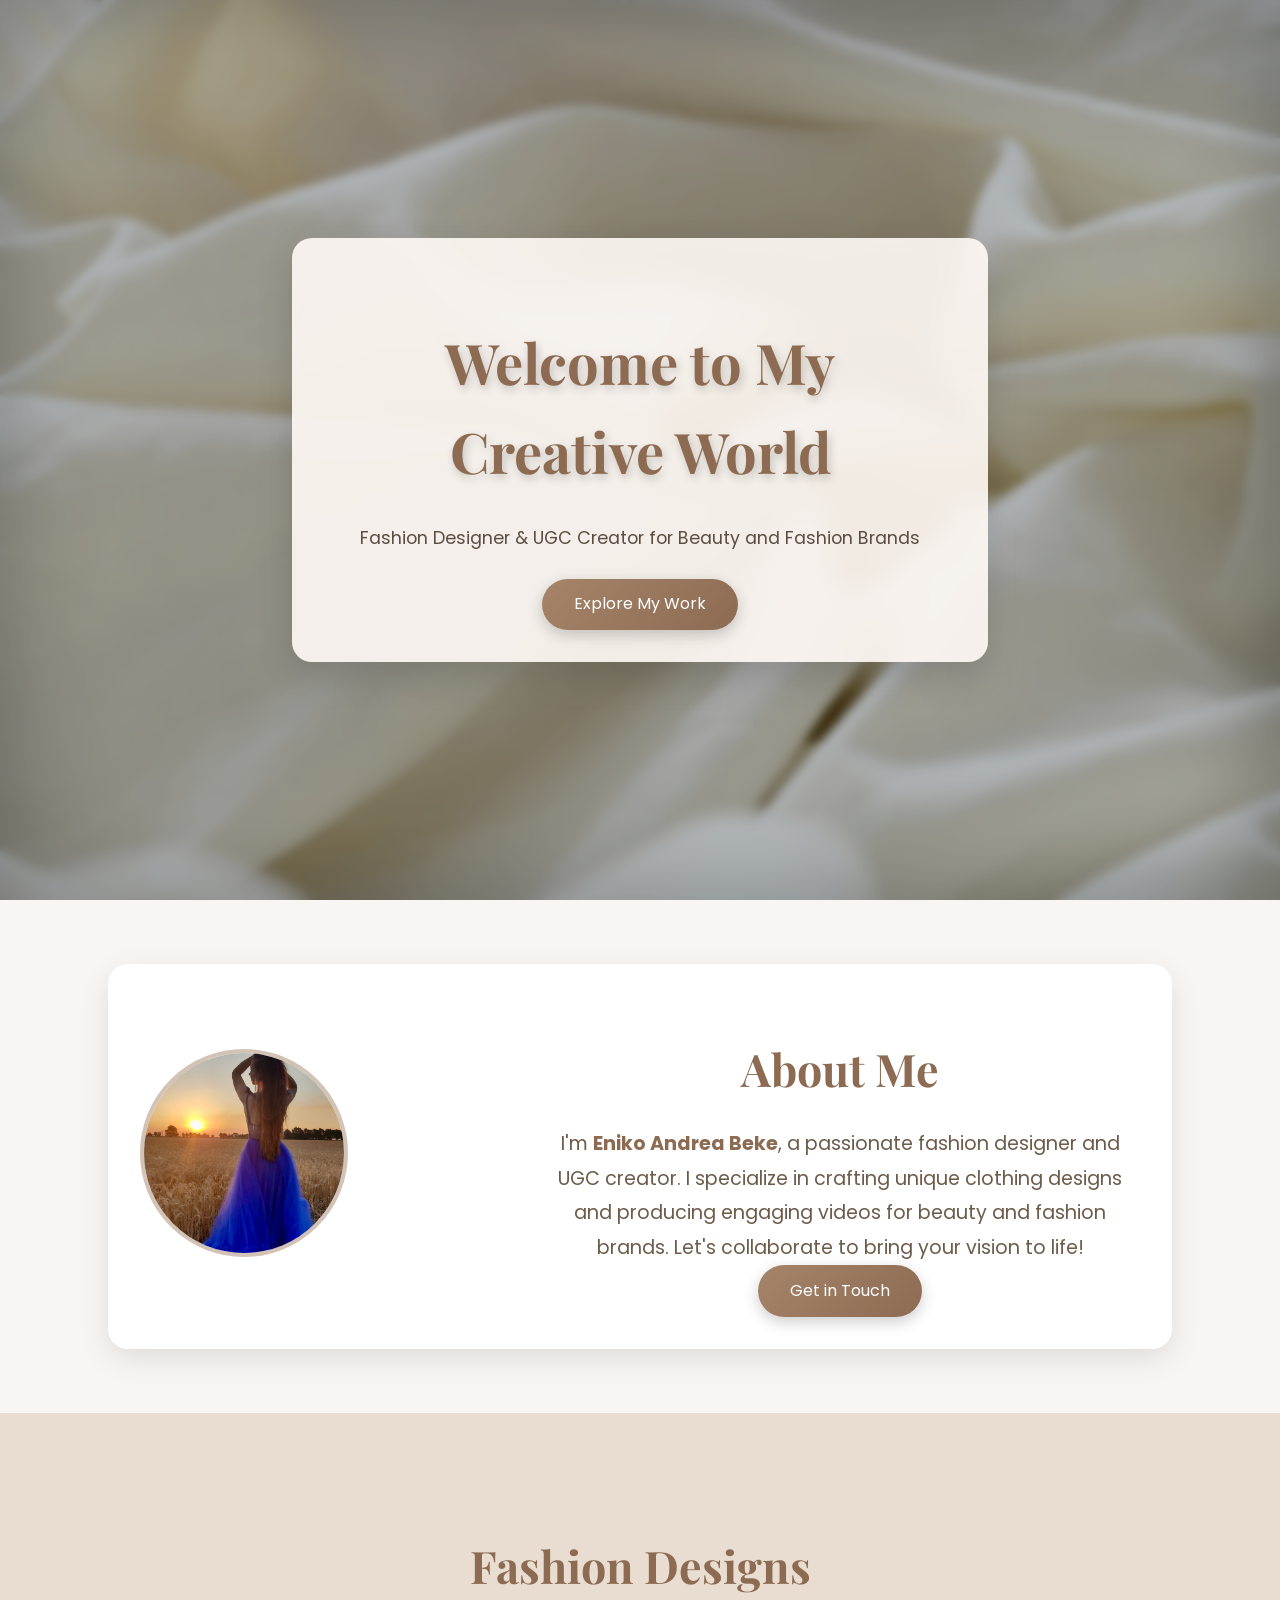
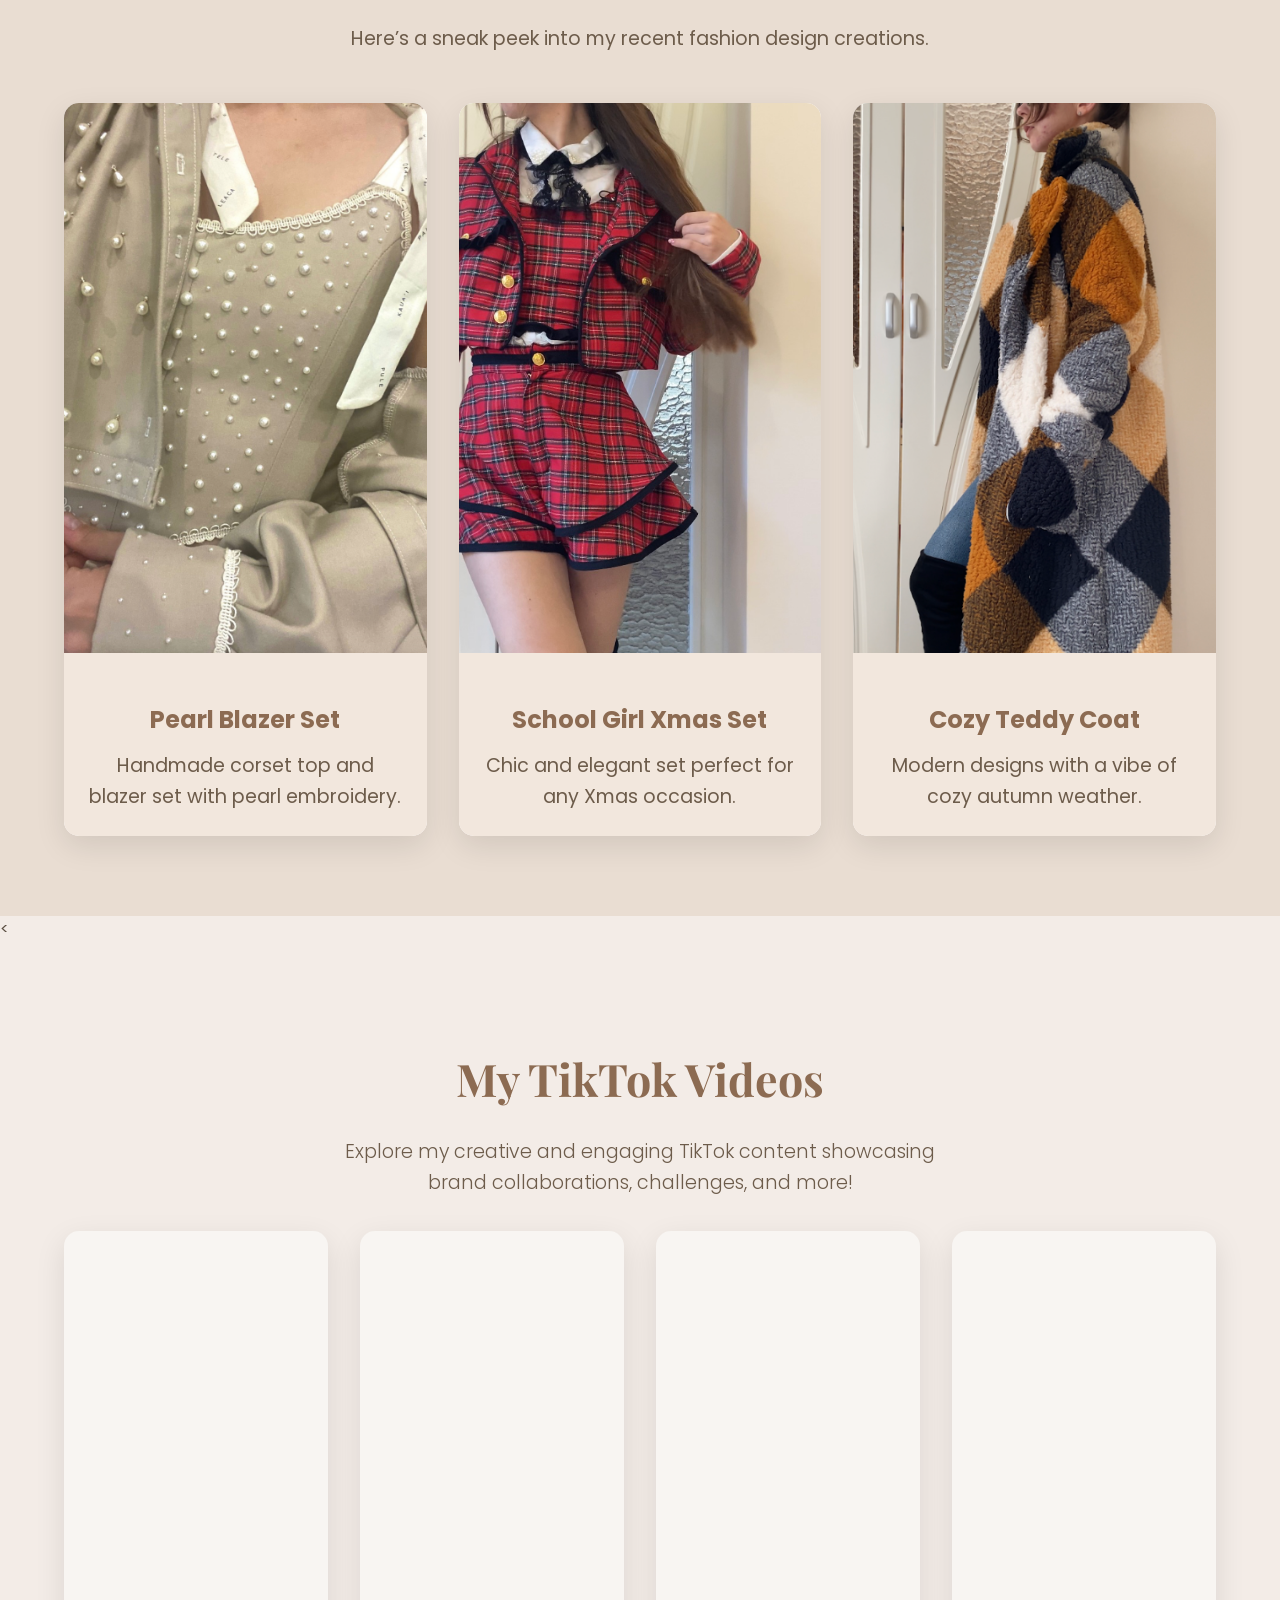
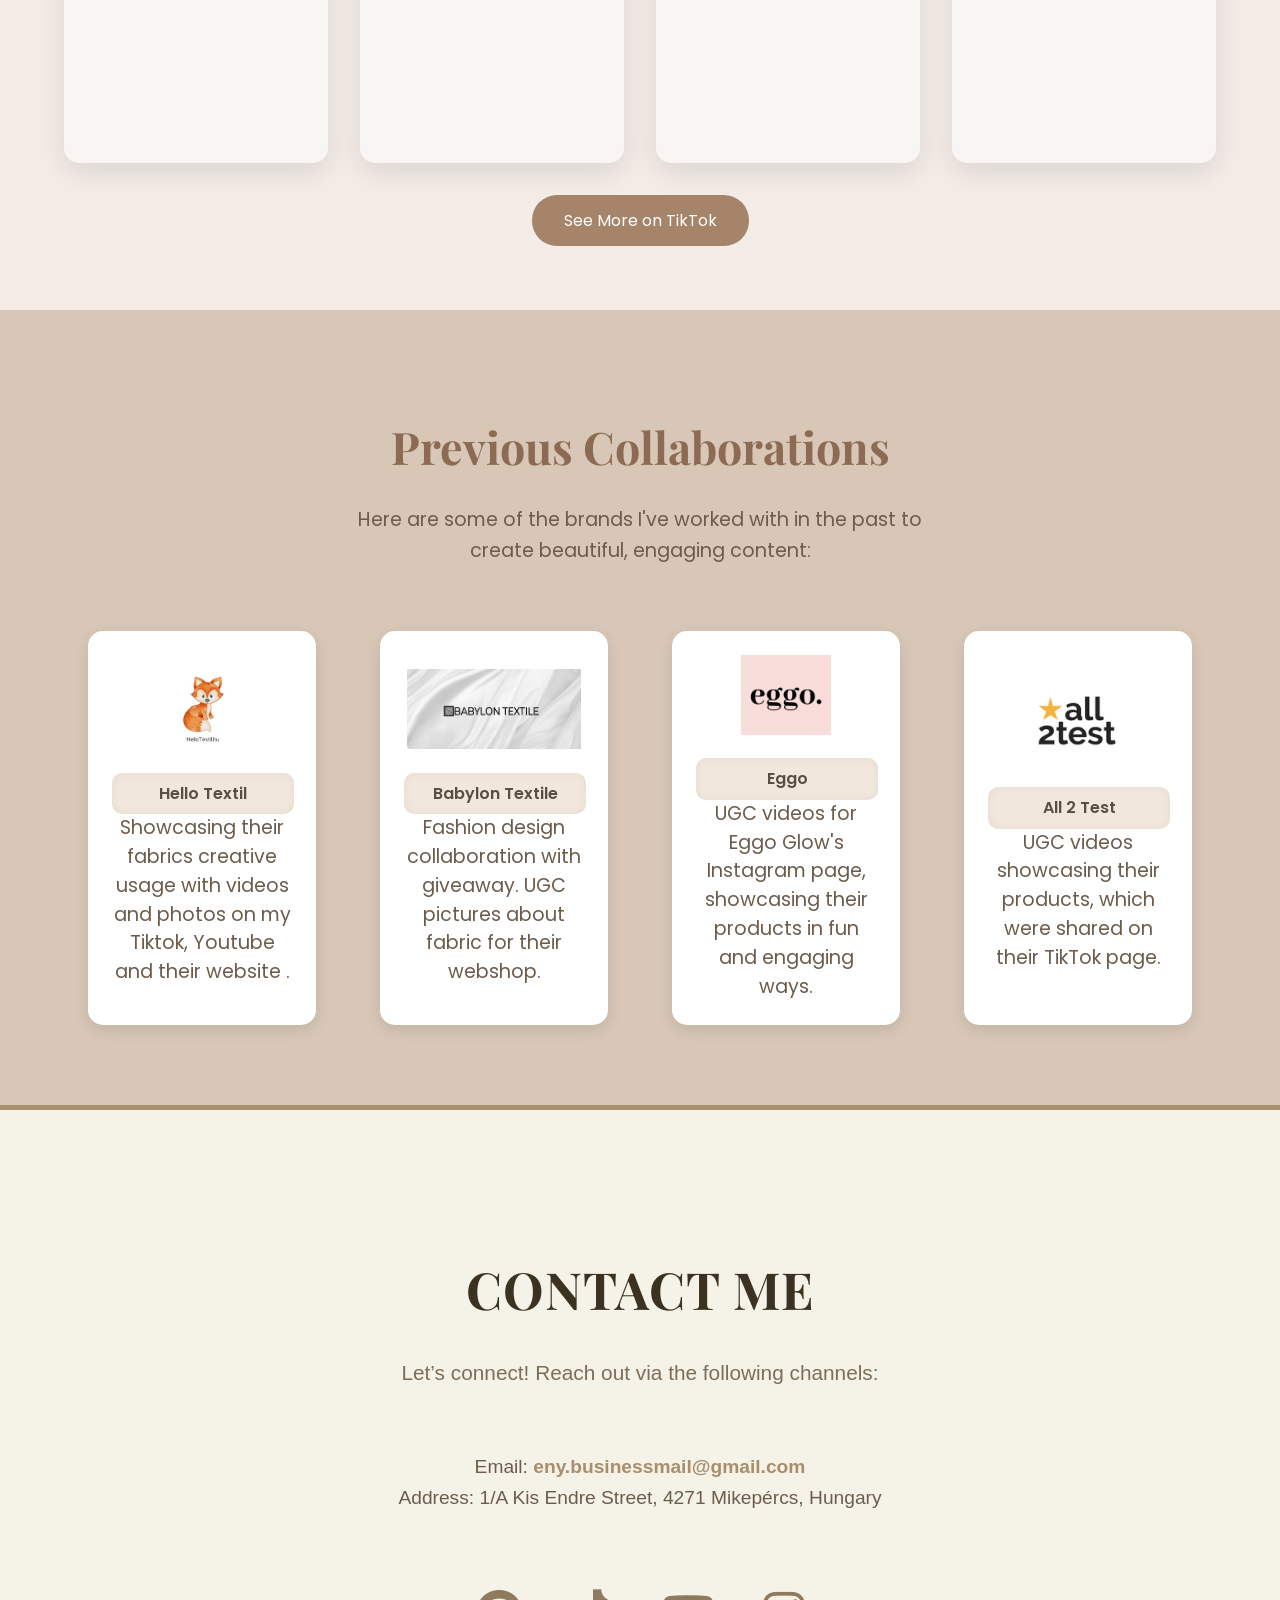
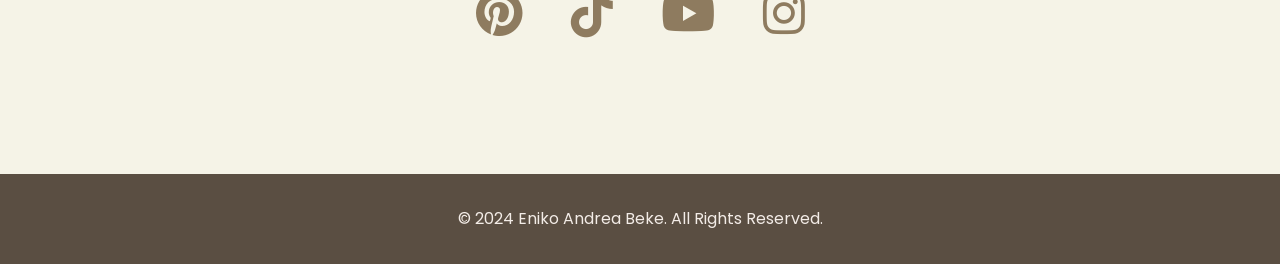
==== commit 2c3953f2: "changes 1.0" ====
--- a/index.html
+++ b/index.html
@@ -174,7 +174,7 @@
 
         <!-- Contact Information -->
         <div class="contact-info">
-            <p>Email: <a href="mailto:eny.businessmail.com">eny.business@mail.com</a></p>
+            <p>Email: <a href="mailto:eny.businessmail@gmail.com">eny.businessmail@gmail.com</a></p>
             <p>Address: 1/A Kis Endre Street, 4271 Mikepércs, Hungary</p>
         </div>
 
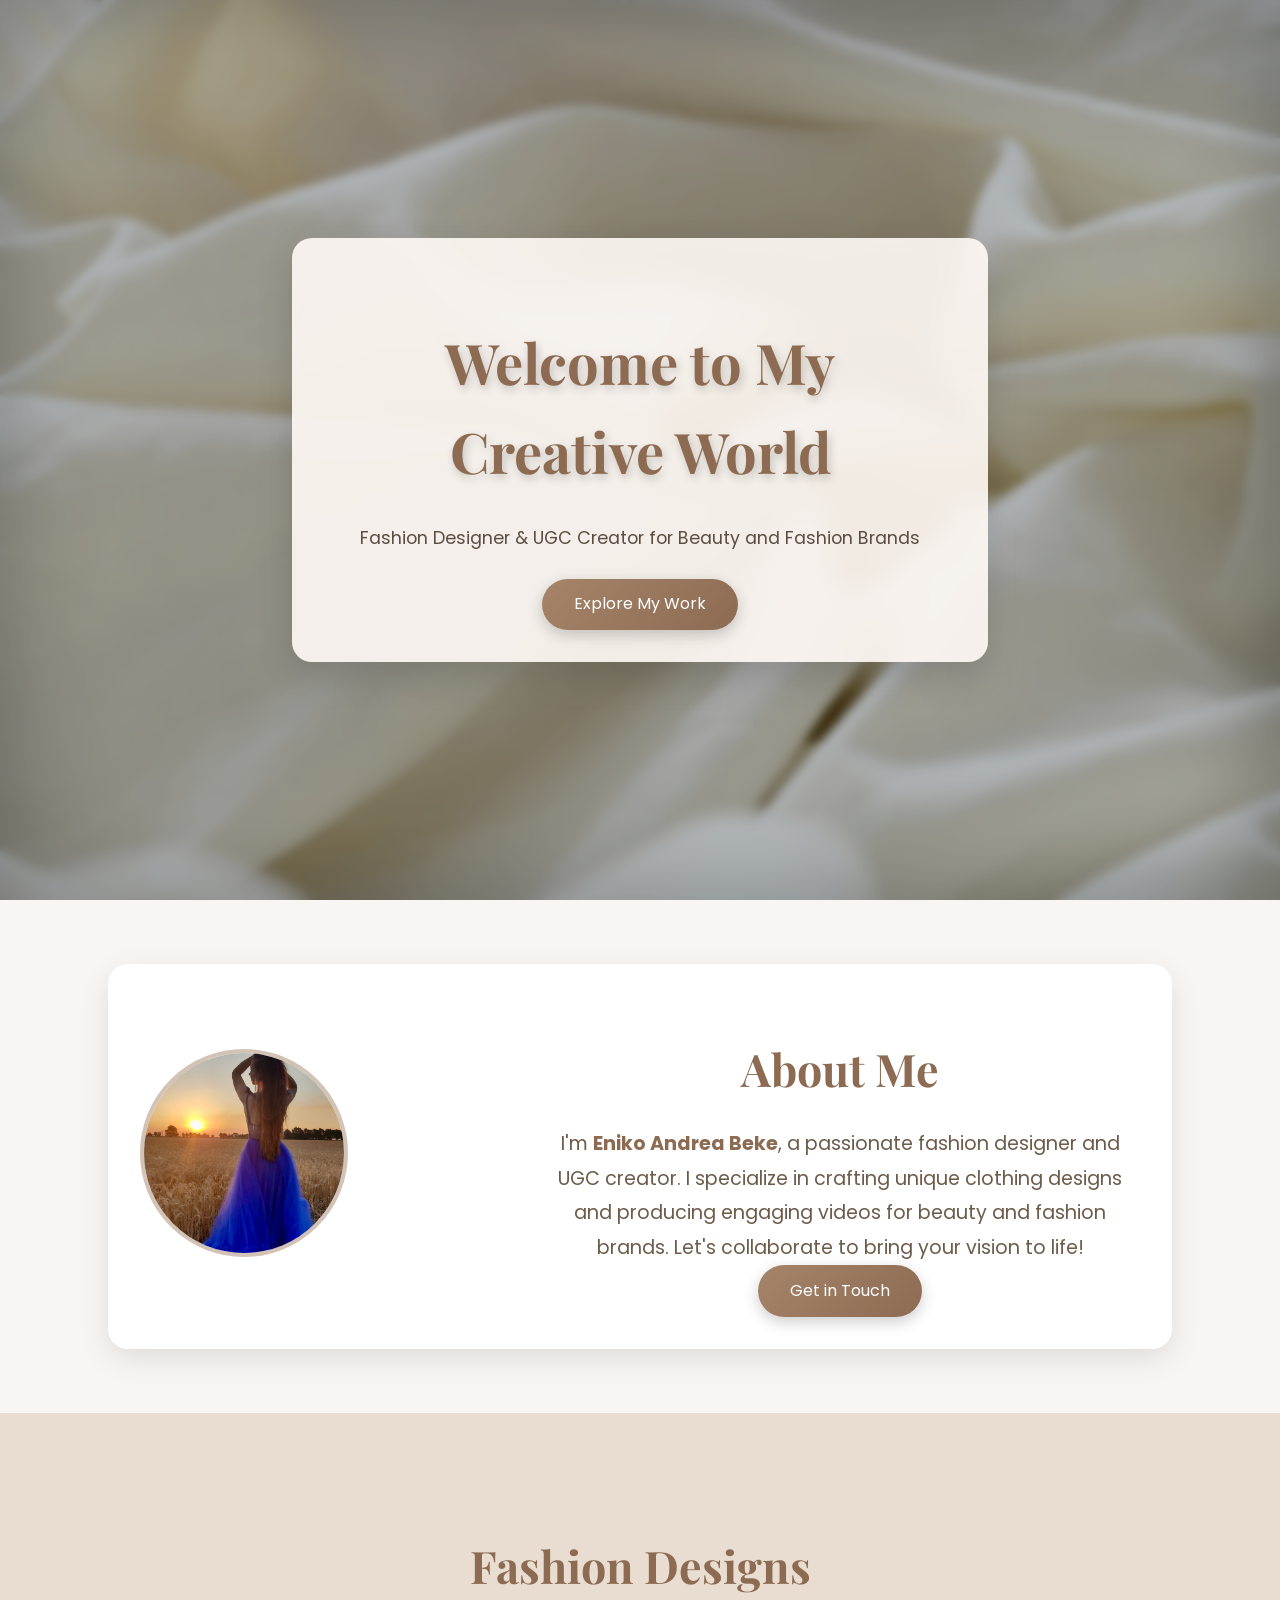
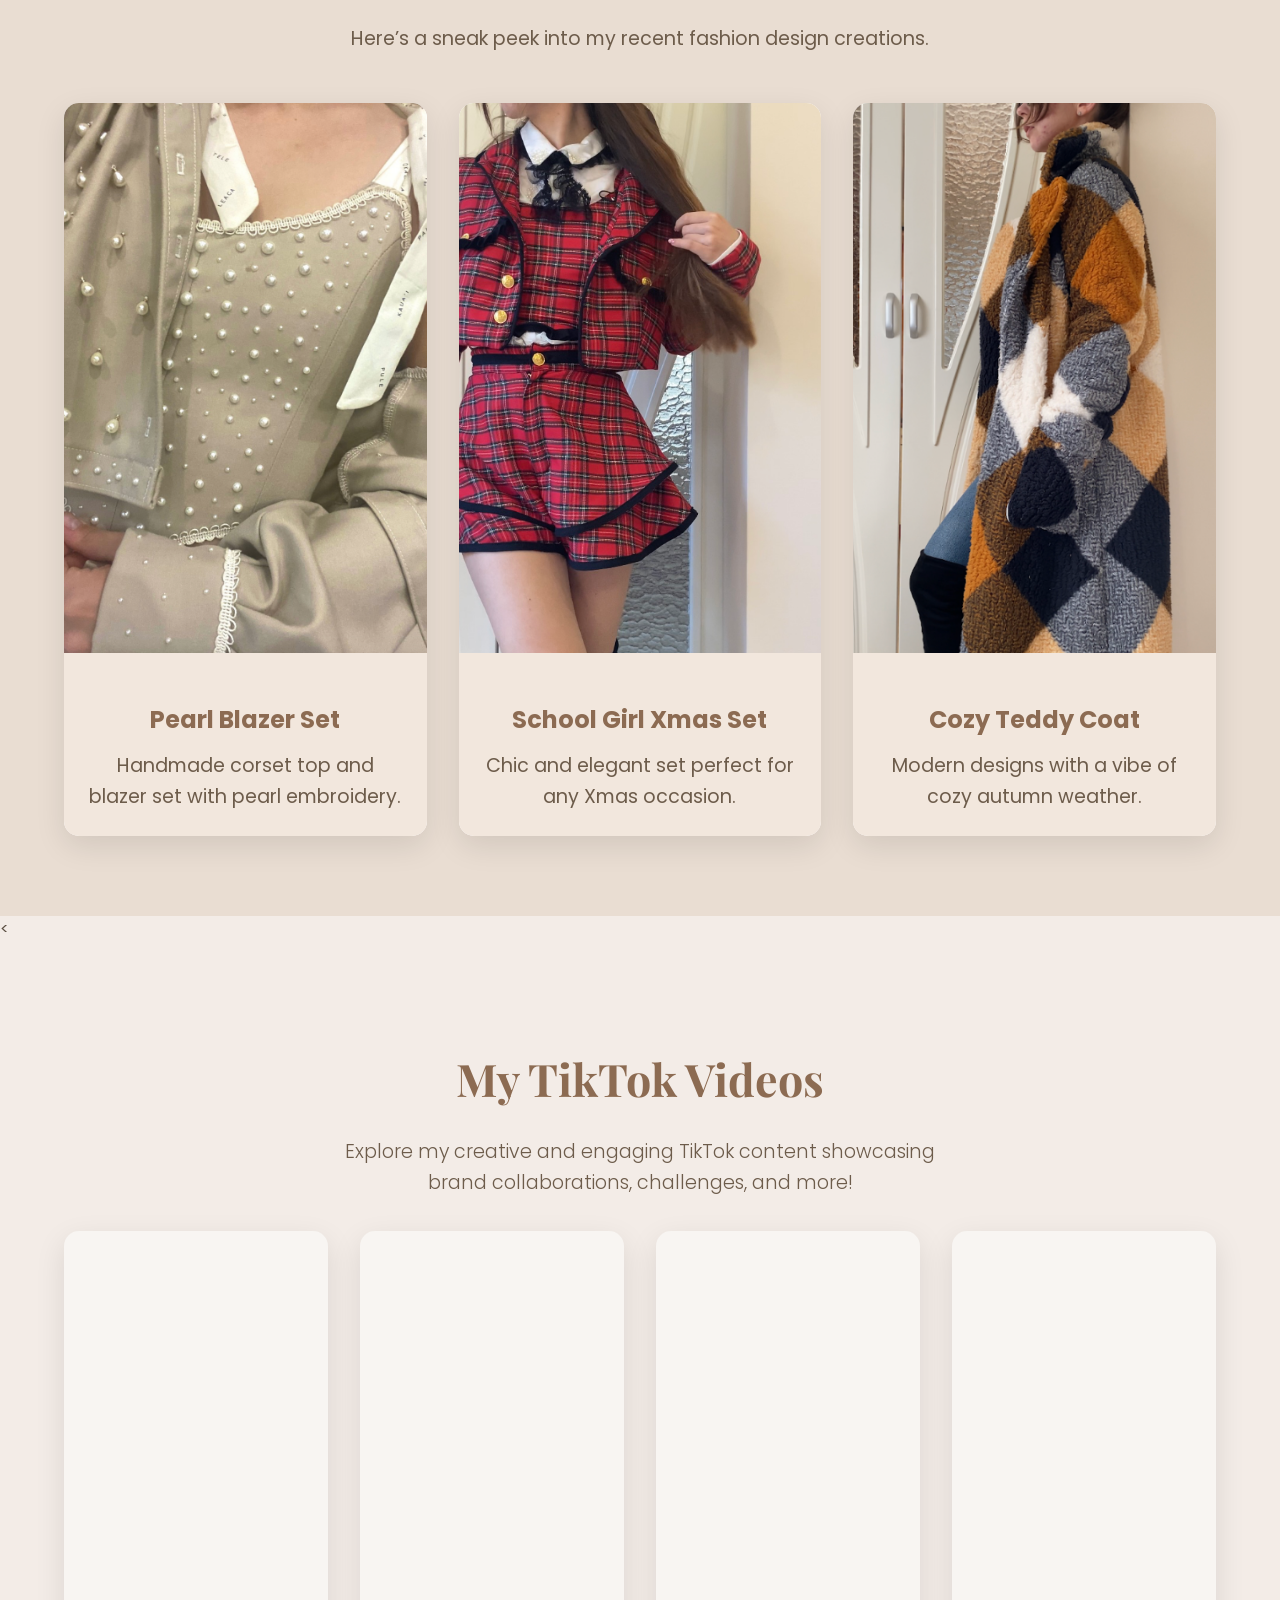
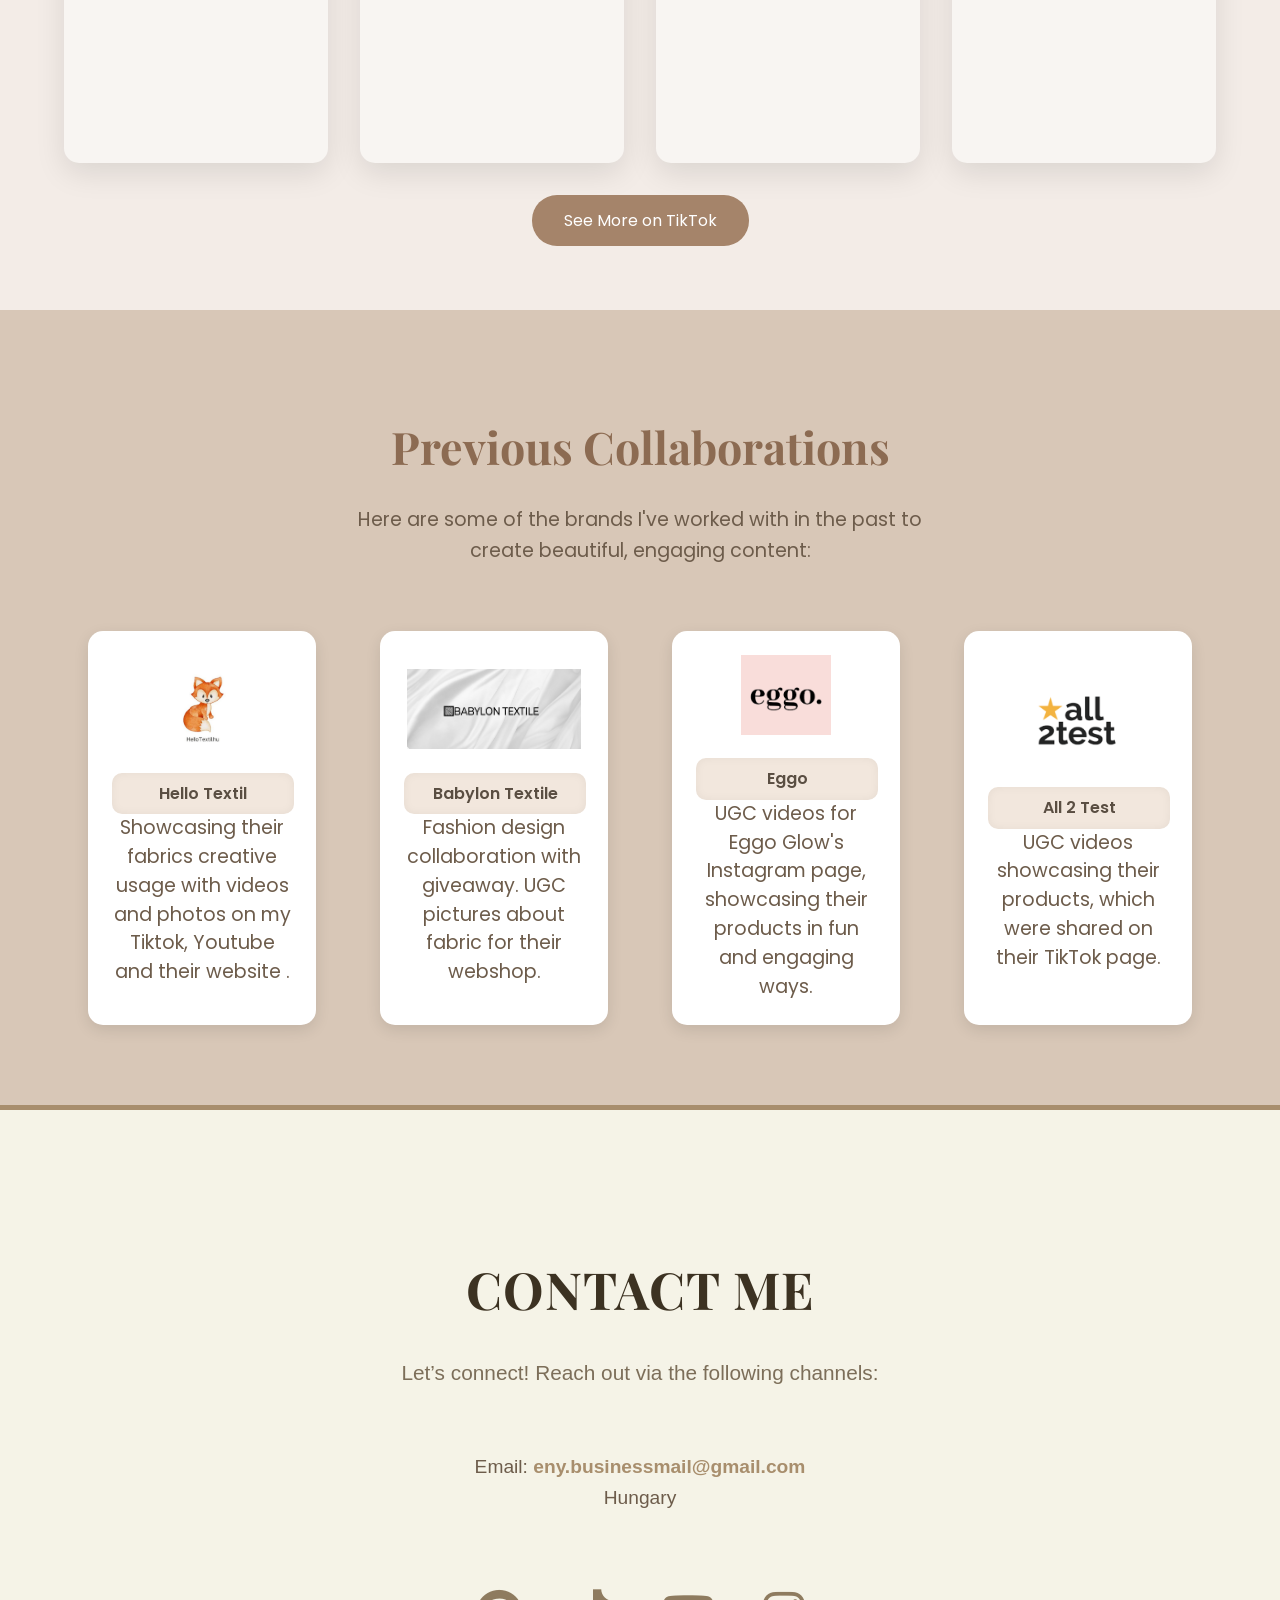
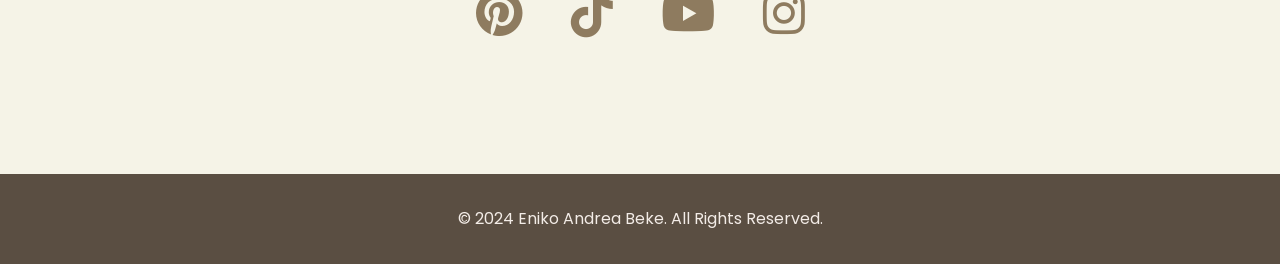
==== commit 0e775372: "Update index.html" ====
--- a/index.html
+++ b/index.html
@@ -175,7 +175,7 @@
         <!-- Contact Information -->
         <div class="contact-info">
             <p>Email: <a href="mailto:eny.businessmail@gmail.com">eny.businessmail@gmail.com</a></p>
-            <p>Address: 1/A Kis Endre Street, 4271 Mikepércs, Hungary</p>
+            <p>Hungary</p>
         </div>
 
         <!-- Social Media Icons Row -->
@@ -203,4 +203,4 @@
 
 <script src="script.js"></script>
 </body>
-</html>+</html>
